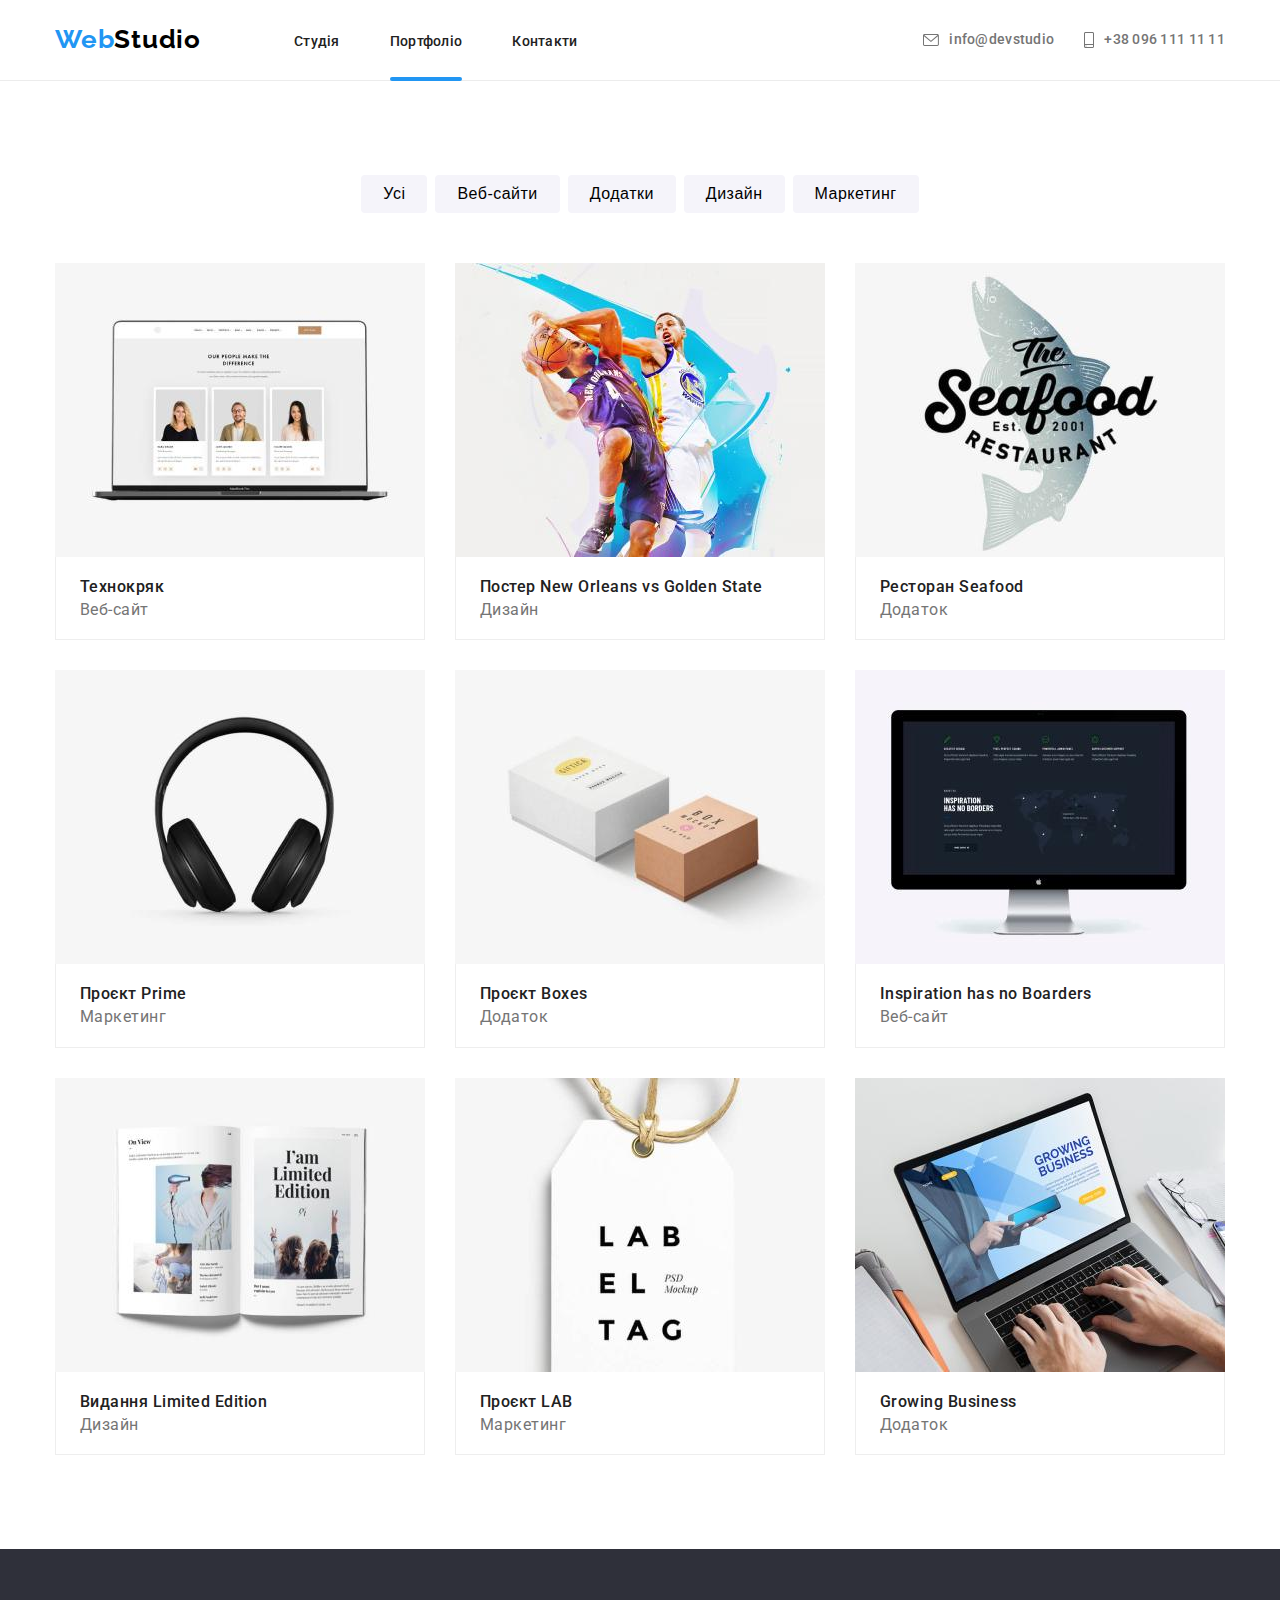
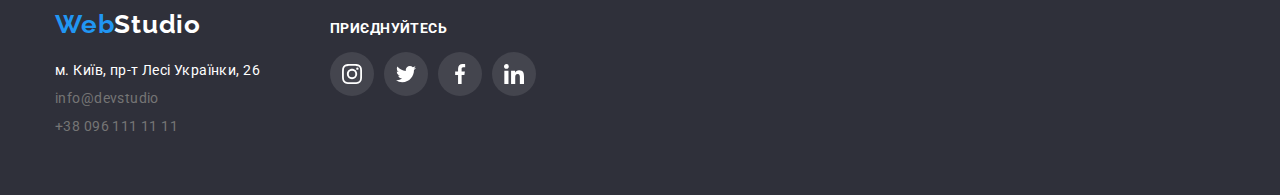
==== portfolio.html @ 521acdc8 "copied files from hw-5" ====
<!DOCTYPE html>
<html lang="uk">
  <head>
    <meta charset="UTF-8" />
    <meta http-equiv="X-UA-Compatible" content="IE=edge" />
    <meta name="viewport" content="width=device-width, initial-scale=1.0" />
    <title>Портфоліо</title>
    <link rel="stylesheet" href="./css/styles.css" />
    <link rel="preconnect" href="https://fonts.googleapis.com" />
    <link rel="preconnect" href="https://fonts.gstatic.com" crossorigin />
    <link
      href="https://fonts.googleapis.com/css2?family=Raleway:wght@700&family=Roboto:wght@400;500;700;900&display=swap"
      rel="stylesheet"
    />
  </head>
  <body>
<header class="header-page">
  <div class="container">
    <div class="header-container">
      <a class="link-logo" href="./index.html"><span class="web-word">Web</span>Studio</a>
      <nav>
        <ul class="link-nav">
          <li><a class="link" href="./index.html">Студія</a></li>
          <li><a class="link current" href="./portfolio.html">Портфоліо</a></li>
          <li><a class="link" href="#">Контакти</a></li>
        </ul>
      </nav>
      <ul class="link-contacts">
        <li class="link-contact-item">
          <a class="link link-contact" href="mailto:info@devstudio.com"><svg class="link-contacts-icon" width="16px"
              height="12px">
              <use href="./images/icons.svg#icon-envelope"></use>
            </svg>info@devstudio</a>
        </li>
        <li class="link-contact-item">
          <a class="link link-contact" href="tel:+380961111111"><svg class="link-contacts-icon" width="10px"
              height="16px">
              <use href="./images/icons.svg#icon-smartphone"></use>
            </svg>+38 096 111 11 11</a>
        </li>
      </ul>
    </div>
  </div>
</header>
    <main class="page-main">
      <section class="portfolio changes-section">
        <div class="container">
          <h1 class="visually-hidden">Портфоліо</h1>
          <ul class="btn-list">
            <li>
              <button class="btn" type="button">Усі</button>
            </li>
            <li>
              <button class="btn" type="button">Веб-сайти</button>
            </li>
            <li>
              <button class="btn" type="button">Додатки</button>
            </li>
            <li>
              <button class="btn" type="button">Дизайн</button>
            </li>
            <li>
              <button class="btn" type="button">Маркетинг</button>
            </li>
          </ul>
          <ul class="portfolio-list">
            <li class="portfolio-list-item">
              <div class="portfolio-thumb">
                <img src="./images/portfolio-img/img_1.jpg" alt="img" width="370" />
              </div>
              <div class="portfolio-list-item-description">
                <h3 class="our-works">Технокряк</h3>
                <p class="work-type">Веб-сайт</p>
              </div>
            </li>
            <li class="portfolio-list-item">
              <div class="portfolio-thumb">
                <img src="./images/portfolio-img/img_2.jpg" alt="img" width="370" />
              </div>
              <div class="portfolio-list-item-description">
                <h3 class="our-works">Постер New Orleans vs Golden State</h3>
                <p class="work-type">Дизайн</p>
              </div>
            </li>
            <li class="portfolio-list-item">
              <div class="portfolio-thumb">
                  <img src="./images/portfolio-img/img_3.jpg" alt="img" width="370" />
              </div>
              <div class="portfolio-list-item-description">
                <h3 class="our-works">Ресторан Seafood</h3>
                <p class="work-type">Додаток</p>
              </div>
            </li>
            <li class="portfolio-list-item">
              <div class="portfolio-thumb">
                <img src="./images/portfolio-img/img_4.jpg" alt="img" width="370" />
              </div>
              <div class="portfolio-list-item-description">
                <h3 class="our-works">Проєкт Prime</h3>
                <p class="work-type">Маркетинг</p>
              </div>
            </li>
            <li class="portfolio-list-item">
              <div class="portfolio-thumb">
                    <img src="./images/portfolio-img/img_5.jpg" alt="img" width="370" />
              </div>
              <div class="portfolio-list-item-description">
                <h3 class="our-works">Проєкт Boxes</h3>
                <p class="work-type">Додаток</p>
              </div>
            </li>
            <li class="portfolio-list-item">
              <div class="portfolio-thumb">
                    <img src="./images/portfolio-img/img_6.jpg" alt="img" width="370" />
              </div>
              <div class="portfolio-list-item-description">
                <h3 class="our-works">Inspiration has no Boarders</h3>
                <p class="work-type">Веб-сайт</p>
              </div>
            </li>
            <li class="portfolio-list-item">
              <div class="portfolio-thumb">
                  <img src="./images/portfolio-img/img_7.jpg" alt="img" width="370" />
              </div>
              <div class="portfolio-list-item-description">
                <h3 class="our-works">Видання Limited Edition</h3>
                <p class="work-type">Дизайн</p>
              </div>
            </li>
            <li class="portfolio-list-item">
              <div class="portfolio-thumb">
                <img src="./images/portfolio-img/img_8.jpg" alt="img" width="370" />
              </div>
              <div class="portfolio-list-item-description">
                <h3 class="our-works">Проєкт LAB</h3>
                <p class="work-type">Маркетинг</p>
              </div>
            </li>
            <li class="portfolio-list-item">
              <div class="portfolio-thumb">
                <img src="./images/portfolio-img/img_9.jpg" alt="img" width="370" />
              </div>
              <div class="portfolio-list-item-description">
                <h3 class="our-works">Growing Business</h3>
                <p class="work-type">Додаток</p>
              </div>
            </li>
          </ul>
        </div>
      </section>
    </main>
    <footer class="page-footer">
      <div class="container">
        <div class="change-style-footer">
          <div class="logo-contacts-footer">
            <a class="link-logo-footer" href="./index.html"><span class="web-word">Web</span>Studio</a>
            <address class="contacts">
              <ul class="link-contacts contacts-footer">
                <li class="location">
                  <a class="link-footer" href="https://goo.gl/maps/7kxBD52CgUuhiN939" target="_blank"
                    rel="noopener nofollow noreferrer">м. Київ, пр-т Лесі Українки, 26</a>
                </li>
                <li class="link-contacts-item">
                  <a class="link-footer" href="mailto:info@devstudio.com">info@devstudio</a>
                </li>
                <li class="link-contacts-item">
                  <a class="link-footer" href="tel:+380961111111">+38 096 111 11 11</a>
                </li>
              </ul>
            </address>
          </div>
          <div class="join-footer">
            <h3 class="join third-lvl-title">Приєднуйтесь</h3>
            <ul class="soc-list">
              <li class="soc-list-item"><a class="soc-list-link sc-lnk-footer" href="#"><svg class="soc-icon-footer"
                    width="20px" height="20px">
                    <use href="./images/icons.svg#icon-instagram"></use>
                  </svg></a>
              </li>
              <li class="soc-list-item"><a class="soc-list-link sc-lnk-footer" href="#"><svg class="soc-icon-footer"
                    width="20px" height="20px">
                    <use href="./images/icons.svg#icon-twitter"></use>
                  </svg></a></li>
              <li class="soc-list-item"><a class="soc-list-link sc-lnk-footer" href="#"><svg class="soc-icon-footer"
                    width="20px" height="20px">
                    <use href="./images/icons.svg#icon-facebook"></use>
                  </svg></a></li>
              <li class="soc-list-item"><a class="soc-list-link sc-lnk-footer" href="#"><svg class="soc-icon-footer"
                    width="20px" height="20px">
                    <use href="./images/icons.svg#icon-linkedin"></use>
                  </svg></a>
              </li>
            </ul>
          </div>
        </div>
      </div>
    </footer>
  </body>
</html>
---- css/styles.css ----
/* спочатку йдуть властивості стилів для index.html, потім для portfolio.html починаючи зі строки 352 */
/* хедер та футер  для всіх файлів */

*,
*::before,
*::after {
  box-sizing: border-box;
}

:root {
  --primary-color: #212121;
  --secondary-color: #757575;
  --banner-color: #2f303a;
  --white-color: #fff;
  --black-color: #000;
  --bluelite-color: #2196f3;
  --btnhover-color: #0b79d3;
  --bckgrnd-color: #f5f4fa;
  --border-bottom-color: #ececec;
  --border-card-color: #eee;
  --main-font-family: "Roboto", sans-serif;
  --additional-font-family: "Raleway", sans-serif;
  --bckgrnd-over-color: rgba(47, 48, 58, 0.4);
  --bckgrnd-title-color: rgba(47, 48, 58, 0.8);
  --backdrop-backgrnd-color: rgba(0, 0, 0, 0.2);
  --icon-color: #afb1b8;
  --bckgrnd-soc-color: rgba(255, 255, 255, 0.1);
  --timing-function-1: cubic-bezier(0.4, 0, 0.2, 1);
  --duration-1: 250ms;
  --bckgrnd-color-before: rgba(33, 150, 243, 0.9);
}

body {
  font-family: var(--main-font-family);
  color: var(--primary-color);
  margin: 0;
  /* padding-top: 80px; */
}

ul {
  list-style-type: none;
}

h1, h2, h3, h4, h5, h6, p, ul {
  margin: 0;
  padding: 0;
}

/* модальне вікно */
.backdrop {
  background-color: var(--backdrop-backgrnd-color);
  position:fixed;
  top: 0;
  left: 0;
  width: 100%;
  height: 100%;
  z-index: 1;
  opacity: 1;
  transition: opacity var(--duration-1) var(--timing-function-1), visibility var(--duration-1) var(--timing-function-1); 
}

.backdrop.is-hidden {
  opacity: 0;
  visibility: hidden;
  pointer-events: none;
}  


.modal {
  position: absolute;
  top: 50%;
  left: 50%;
  transform: translate(-50%, -50%) scale(1);
  width: 528px;
  height: 581px;
  background-color: var(--white-color);
  box-shadow: 0px 1px 3px rgba(0, 0, 0, 0.12),
  0px 1px 1px rgba(0, 0, 0, 0.14),
  0px 2px 1px rgba(0, 0, 0, 0.2);
  border-radius: 4px;
  transition: transform var(--duration-1) var(--timing-function-1);
}

.backdrop.is-hidden .modal {
  transform: translate(-50%, -50%) scale(1.8);
}

.modal-btn {
  position: absolute;
  top: 8px;
  right: 8px;
  width: 30px;
  height: 30px;
  background-color: var(--white-color);
  border-radius: 50%;
  border: 1px solid rgba(0, 0, 0, 0.1);
  display: flex;
  justify-content: center;
  align-items: center;
  cursor: pointer;
  transition: background-color var(--duration-1) var(--timing-function-1);
}

.modal-btn:hover {
  background-color: var(--bluelite-color);
}

.cross {
  transition: fill var(--duration-1) var(--timing-function-1);
}

.modal-btn:hover .cross{
  fill: var(--white-color);
}

/* стилі у тегів <section> */
.changes-section {
  padding-top: 94px;
  padding-bottom: 94px;
}

/* стилі заголовку h2 */
.second-lvl-title {
  font-size: 36px;
  line-height: 1.2;
  letter-spacing: 0.03em;
  text-align: center;
  margin-bottom: 50px;
}

.third-lvl-title {
  font-size: 14px;
  line-height: 1.1;
  letter-spacing: 0.03em;
  text-transform: uppercase;
  margin-bottom: 10px;
}

.container {
  max-width: 1200px;
  margin-right: auto;
  margin-left: auto;
  padding: 0 15px;
}

/* клаc тегу header */
.header-page {
  border-bottom: 1px solid var(--border-bottom-color);
  /* position: fixed;
  width: 100%;
  top: 0;
  left: 0; */
}


/* div обгортка логотипу та навігації хедера */
.header-container {
  display: flex;
  align-items: center;
}

/* список навігації (хедер) */
.link-nav {
  display: flex;
  gap: 50px;
}

.current::after {
  display: inline-block;
  content:"";
  position: absolute;
  bottom: 0;
  left: 0;
  width: 100%;
  height: 4px;
  border-radius: 2px;
  background-color: var(--bluelite-color);
 }



/* список що йде зразу за списком навігаціїї(email та tel) (хедер) */
.link-contacts {  
  display: flex;
  margin-left: auto;
  gap: 30px;
}

.link-contacts-icon {
  margin-right: 10px;
  fill: var(--secondary-color);
}

.link-contact {
  display: flex;
  align-items: center;
}


.link:hover .link-contacts-icon {
  fill: var(--bluelite-color);
}

.link:focus .link-contacts-icon {
  fill: var(--bluelite-color);
}

/* приховані заголовоки */
.visually-hidden {
  position: absolute;
  white-space: nowrap;
  width: 1px;
  height: 1px;
  overflow: hidden;
  border: 0;
  padding: 0;
  clip: rect(0 0 0 0);
  clip-path: inset(50%);
  margin: -1px;
}

/* посилання-логотип (хедер) */
.link-logo {
  font-family: var(--additional-font-family);
  font-size: 26px;
  font-weight: 700;
  line-height: 1.2;
  letter-spacing: 0.03em;
  color: var(--black-color);
  text-decoration: none;
  margin-right: 93px;
  padding: 24px 0 25px 0px;
}

/* span обгортка у логотипі слова Web (хедер і футер) */
.web-word {
  color: var(--bluelite-color);
}

/* елементи списку навігації та списку з email та tel (хедер) */
.link {
  /* display: flex;
  align-items: center; */
  font-size: 14px;
  font-weight: 500;
  line-height: 1.1;
  letter-spacing: 0.02em;
  color: var(--primary-color);
  text-decoration: none;
  padding: 32px 0;
  transition: color var(--duration-1) var(--timing-function-1);
  position: relative;
}

/* колір тексту  для пошти і телефону */
.link-contacts .link {
  color: var(--secondary-color);
}

/* посилання при ховері (хедер) */
.link:hover {
  color: var(--bluelite-color);
}

/* посилання при фокусі (хедер) */
.link:focus {
  color: var(--bluelite-color);
}


/* Властивості для сорінки index.html */

/* секція hero(далі герой) (мейн) */
.hero {
  margin-top: 0;
  max-width: 1600px;
  min-height: 600px;
  margin-right: auto;
  margin-left: auto;
  padding: 200px 0;
  color: var(--white-color);
  background-color: var(--banner-color);
  background-image: linear-gradient(var(--bckgrnd-over-color), var(--bckgrnd-over-color)), url(../images/bckg-hero.jpg);
  background-repeat: no-repeat;
  background-position: center;
  background-size: cover;
}


/* заголовок h1 секці герой (мейн) */
.hero-heading {
  font-size: 44px;
  font-weight: 900;
  line-height: 1.36;
  text-transform: uppercase;
  letter-spacing: 0.06em;
  text-align: center;
  max-width: 696px;
  margin: 0 auto 30px;
}

/* кнопка у секціїї герой (мейн) */
.hero-btn {
  display: flex;
  background-color: var(--bluelite-color);
  color: var(--white-color);
  font-size: 16px;
  font-weight: 700;
  line-height: 1.9;
  border: none;
  padding: 10px 32px;
  box-shadow: 0 4px 4px rgba(0, 0, 0, 0.15);
  border-radius: 4px;
  margin: 0 auto;
  cursor: pointer;
  transition: color var(--duration-1) var(--timing-function-1), background-color var(--duration-1) var(--timing-function-1), box-shadow var(--duration-1) var(--timing-function-1);
}

/* кнопка при ховері (герой) */
.hero-btn:hover {
  background-color: var(--btnhover-color);
}

/* кнопка при фокусі (герой) */
.hero-btn:focus {
background-color: var(--btnhover-color);
}

/* список секціїї advantages (мейн) */
.advantages-list {
  display: flex;
  gap: 30px;
}

.advantages-list-image {
  display: flex;
  justify-content: center;
  align-items: center;
  width: 270px;
  height: 120px;
  border-radius: 4px;
  background-color: var(--bckgrnd-color);
  margin-bottom: 30px;
}

/* абзац p в елементах списку секціїї advantages (мейн) */
.description {
  font-size: 14px;
  line-height: 1.7;
  letter-spacing: 0.03em;
  color: var(--secondary-color);
}

/* секція з класом "what-we-do" (мейн) */
.what-we-do {
  padding-top: 0;
  /* background-color: teal; */
}

.what-we-do-thumb {
  position: relative;
  
}

/* заголовок h3 секції "what-we-do"(мейн) */
.what-we-do-title {
  width: 100%;
  height: 70px;
  padding-top: 27px;
  background-color: var(--bckgrnd-title-color);
  color: var(--white-color);
  text-align: center;
  position: absolute;
  bottom: -6px;

}

/* список секції "what-we-do"(мейн) */
.what-we-do-list {
  display: flex;
  justify-content: space-between;
  max-height: 294px;
}

/* секція з класом "our-team" (мейн) */
.our-team {
  background-color: var(--bckgrnd-color);
}

/* заголовок h2 секції "our-team" (мейн) */
/* .our-team-heading {
  font-size: 36px;
  line-height: 1.2;
  letter-spacing: 0.03;
  text-align: center;
  margin-bottom: 50px;
} */

/* список секції "our-team"(мейн) */
.our-team-list {
  display: flex;
  gap: 30px;
}

/* елементи списку секції "our-team"(мейн) */
.our-team-list-item {
  background-color: var(--white-color);
  box-shadow: 0px 1px 3px rgba(0, 0, 0, 0.12), 0px 1px 1px rgba(0, 0, 0, 0.14), 0px 2px 1px rgba(0, 0, 0, 0.2);
  border-radius: 0px 0px 4px 4px;
}

/* div обгортка заголовку h3 та абзацу p елемента списку секції "our-team" (мейн) */
.our-team-description {
  text-align: center;
  padding: 30px 0;
  margin-top: -4px;
}

/* заголовок h3 в елементі списку секції "our-team" (мейн) */
.worker {
  font-size: 16px;
  font-weight: 500;
  line-height: 1.2;
  letter-spacing: 0.03em;
  margin-bottom: 10px;
 }

 /* абзац h3 в елементі списку секції "our-team" (мейн) */
.position {
    font-size: 16px;
    line-height: 1.2;
    letter-spacing: 0.03em;
    color: var(--secondary-color);
}

.soc-list {
  display: flex;
  justify-content: center;
  gap: 10px;
  margin-top: 16px;
}

.soc-list-link {
  width: 44px;
  height: 44px;
  display: flex;
  justify-content: center;
  align-items: center;
  border-radius: 50%;
  transition: background-color var(--duration-1) var(--timing-function-1);
}

.soc-icon {
  fill: var(--icon-color);
  transition: fill var(--duration-1) var(--timing-function-1);
}

.soc-list-link:hover {
  background-color: var(--bluelite-color);
}

.soc-list-link:focus {
  background-color: var(--bluelite-color);
}

.soc-list-link:hover .soc-icon {
  fill: var(--white-color);
}

.soc-list-link:focus .soc-icon {
  fill: var(--white-color);
}

/* секція з класом "regular-customers" */

/* список секції "regular-customers" */
.regular-customers-list {
  display: flex;
  gap: 30px;
}

/* елементи списку секції "regular-customers" поссилання */

.regular-customer-link {
  display: flex;
  justify-content: center;
  align-items: center;
  width: 170px;
  height: 92px;
  background-color: var(--bckgrnd-icon-color);
  border: 1px solid var(--icon-color);
  border-radius: 4px;
  transition: background-color var(--duration-1) var(--timing-function-1), border-color var(--duration-1) var(--timing-function-1);
}

.customer-logo {
  fill: var(--icon-color);
  transition: fill var(--duration-1) var(--timing-function-1);
}

.regular-customer-link:hover {
  border-color: var(--bluelite-color);
}

.regular-customer-link:focus {
  border-color: var(--bluelite-color);
}

.regular-customer-link:hover .customer-logo {
  fill: var(--bluelite-color);
}

.regular-customer-link:focus .customer-logo {
  fill: var(--bluelite-color);
}

/* клас тегу footer */
.page-footer {
  background-color: var(--banner-color);
}

.change-style-footer {
  display: flex;
  align-items: baseline;
}

.join-footer {
  margin-left: 70px;
}

/* посилання логотип у футері */
.link-logo-footer {
  font-family: var(--additional-font-family);
  font-size: 26px;
  font-weight: 700;
  line-height: 1.2;
  letter-spacing: 0.03em;
  color: var(--white-color);
  text-decoration: none;
  display: inline-block;
  padding-top: 60px;
}

/* тег <address> у футері*/
.contacts {
  font-style: normal;
}

/* ще одна назва класу для списку тегу address у футері */
.contacts-footer {
  display: inline-block;
  padding-top: 20px;
  padding-bottom: 60px;
}

/* перший елемент списку у тезі address: адреса з посиланням на гугл карту (футер) */
.location {
  margin-bottom: 9px;
}

/* посилання першого елементу списку у тезі address (футер) */
.location .link-footer {
  color: var(--white-color);
}

/* інші елементи списку у тезі address email та tel (футер) */
.link-contacts-item:not(:last-child) {
  margin-bottom: 9px;
}

/* посилання елементів списку у тезі address (футер) */
.link-footer {
  font-size: 14px;
  line-height: 1.2;
  letter-spacing: 0.03em;
  color: var(--secondary-color);
  text-decoration: none;
  transition: color var(--duration-1) var(--timing-function-1);
}

/*ховер посилання елементів списку у тезі address (футер) */
.link-footer:hover {
  color: var(--bluelite-color);
}

/*фокус посилання елементів списку у тезі address (футер) */
.link-footer:focus {
  color: var(--bluelite-color);
}

.join {
  color: var(--white-color);
}

.sc-lnk-footer {
  background-color: var(--bckgrnd-soc-color);
}

.soc-icon-footer {
  fill: var(--white-color);
}


/* Властивості стилів прописані вище для файлу index.html.
Крім властивостей хедеру та футеру, а також: "div class="container""
та іншим, що стоять вище селектору ".container" у цьому файлі,
які підходять як для index.html
так і для portfolio.html*/


/* Стилі для мейну файлу portfolio.html */


/* список кнопок секції з класом "portfolio"(мейн) */
.btn-list {
  display: flex;
  justify-content: center;
  gap: 8px;
  margin-bottom: 50px;
}

/* кнопка секції з класом "portfolio"(мейн) */
.btn {
  background-color: var(--bckgrnd-color);
  font-weight: 500;
  font-size: 16px;
  line-height: 1.6;
  letter-spacing: 0.03em;
  cursor: pointer;
  border: none;
  border-radius: 4px;
  padding: 6px 22px;
  transition: color var(--duration-1) var(--timing-function-1), background-color var(--duration-1) var(--timing-function-1),box-shadow var(--duration-1) var(--timing-function-1);
}

/* ховер кнопки секції з класом "portfolio"(мейн) */
.btn:hover {
  background-color: var(--bluelite-color);
  color: var(--white-color);
  box-shadow: 0px 3px 1px rgba(0, 0, 0, 0.1), 0px 1px 2px rgba(0, 0, 0, 0.08), 0px 2px 2px rgba(0, 0, 0, 0.12);
}

/* фокус кнопки секції з класом "portfolio"(мейн) */
.btn:focus {
  background-color: var(--bluelite-color);
  color: var(--white-color);
  box-shadow: 0px 3px 1px rgba(0, 0, 0, 0.1), 0px 1px 2px rgba(0, 0, 0, 0.08), 0px 2px 2px rgba(0, 0, 0, 0.12);
}

.portfolio-thumb {
  position: relative;
  overflow: hidden;
}


.portfolio-thumb::before {
  display: inline-block;
  content: "Ресурс пропонує комплексні пропозиції з різним рівнем функціоналу та сервісів. Все це дозволить відвідувачу отримати вичерпні відомості про компанію чи приватну особу.";
  width: 100%;
  height: 100%;
  background-color: var(--bckgrnd-color-before);
  position: absolute;
  top: 0;
  left: 0;
  padding: 63px 24px;
  font-family: var(--main-font-family);
  font-style: normal;
  font-size: 18px;
  line-height: 1.55;
  letter-spacing: 0.03em;
  color: var(--white-color);
  transform: translateY(100%);
  transition: transform var(--duration-1) var(--timing-function-1);
}


.portfolio-list-item:hover .portfolio-thumb::before {
  transform: translateY(0);
}


/* список елементів секції з класом "portfolio"(мейн) */
.portfolio-list {
  display: flex;
  flex-wrap: wrap;
}

/* елемент списку секції з класом "portfolio"(мейн) */
.portfolio-list-item {
  background-color: var(--white-color);
  margin-right: 30px;
  margin-bottom: 30px;
  overflow: hidden;
}

.portfolio-list-item:hover {
  box-shadow: 0px 1px 1px rgba(0, 0, 0, 0.12), 0px 4px 4px rgba(0, 0, 0, 0.06), 1px 4px 6px rgba(0, 0, 0, 0.16);
}

/* кожний третій елемент списку секції з класом "portfolio"(мейн) */
.portfolio-list-item:nth-child(3n) {
  margin-right: 0;
}

/* останні три елемента списку секції з класом "portfolio"(мейн) */
.portfolio-list-item:nth-last-child(-n + 3) {
  margin-bottom: 0;
}

/* div обгортка заголовку h3 та абзацу p елементів списку секції з класом "portfolio"(мейн) */
.portfolio-list-item-description {
  border-left: 1px solid var(--border-card-color);
  border-right: 1px solid var(--border-card-color);
  border-bottom: 1px solid var(--border-card-color);
  padding: 20px 24px;
  margin-top: -4px;
}

/* заголовок h3 елементів списку секції з класом "portfolio"(мейн) */
.our-works   {
  font-size: 16px;
  font-weight: 500;
  line-height: 1.2;
  letter-spacing: 0.03em;
  margin-bottom: 4px;
}

/* абзац h3 елементів списку секції з класом "portfolio"(мейн) */
.work-type {
  font-size: 16px;
  line-height: 1.2;
  letter-spacing: 0.03em;
  color: var(--secondary-color);
}
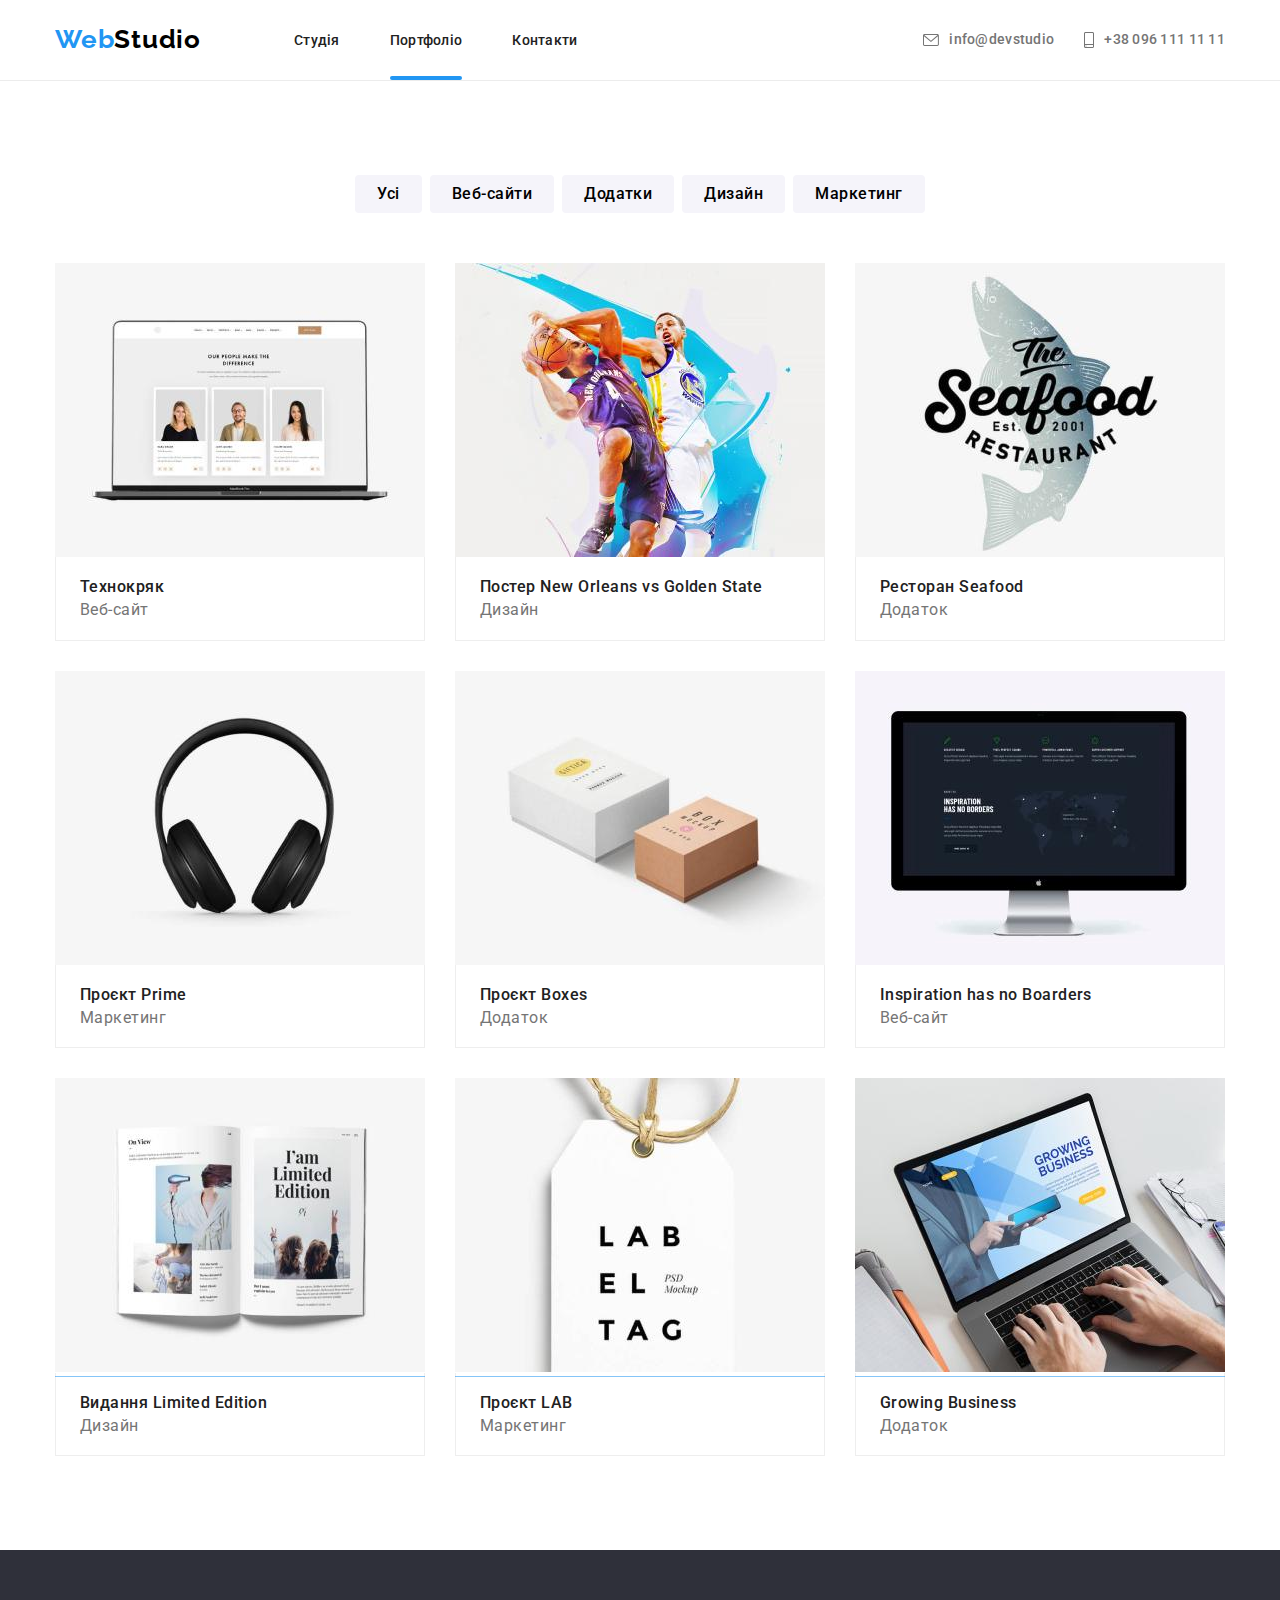
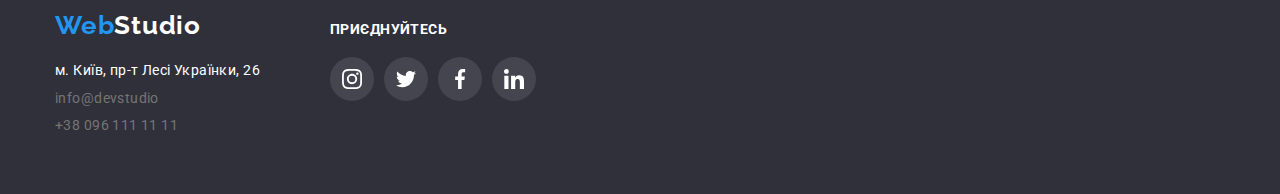
==== commit e01505a8: "+" ====
--- a/portfolio.html
+++ b/portfolio.html
@@ -5,6 +5,7 @@
     <meta http-equiv="X-UA-Compatible" content="IE=edge" />
     <meta name="viewport" content="width=device-width, initial-scale=1.0" />
     <title>Портфоліо</title>
+    <link rel="stylesheet" href="./css/modern-normalize.css">
     <link rel="stylesheet" href="./css/styles.css" />
     <link rel="preconnect" href="https://fonts.googleapis.com" />
     <link rel="preconnect" href="https://fonts.gstatic.com" crossorigin />
--- a/css/styles.css
+++ b/css/styles.css
@@ -34,7 +34,6 @@
   font-family: var(--main-font-family);
   color: var(--primary-color);
   margin: 0;
-  /* padding-top: 80px; */
 }
 
 ul {
@@ -437,7 +436,7 @@
   display: flex;
   justify-content: center;
   gap: 10px;
-  margin-top: 16px;
+  margin-top: 20px;
 }
 
 .soc-list-link {
@@ -598,6 +597,15 @@
 
 .soc-icon-footer {
   fill: var(--white-color);
+}
+
+/* поле введення пошти для підписки */
+.sub-email {
+  margin-left: 93px;
+}
+
+.sub-email-heading {
+  color: var(--white-color)
 }
 
 
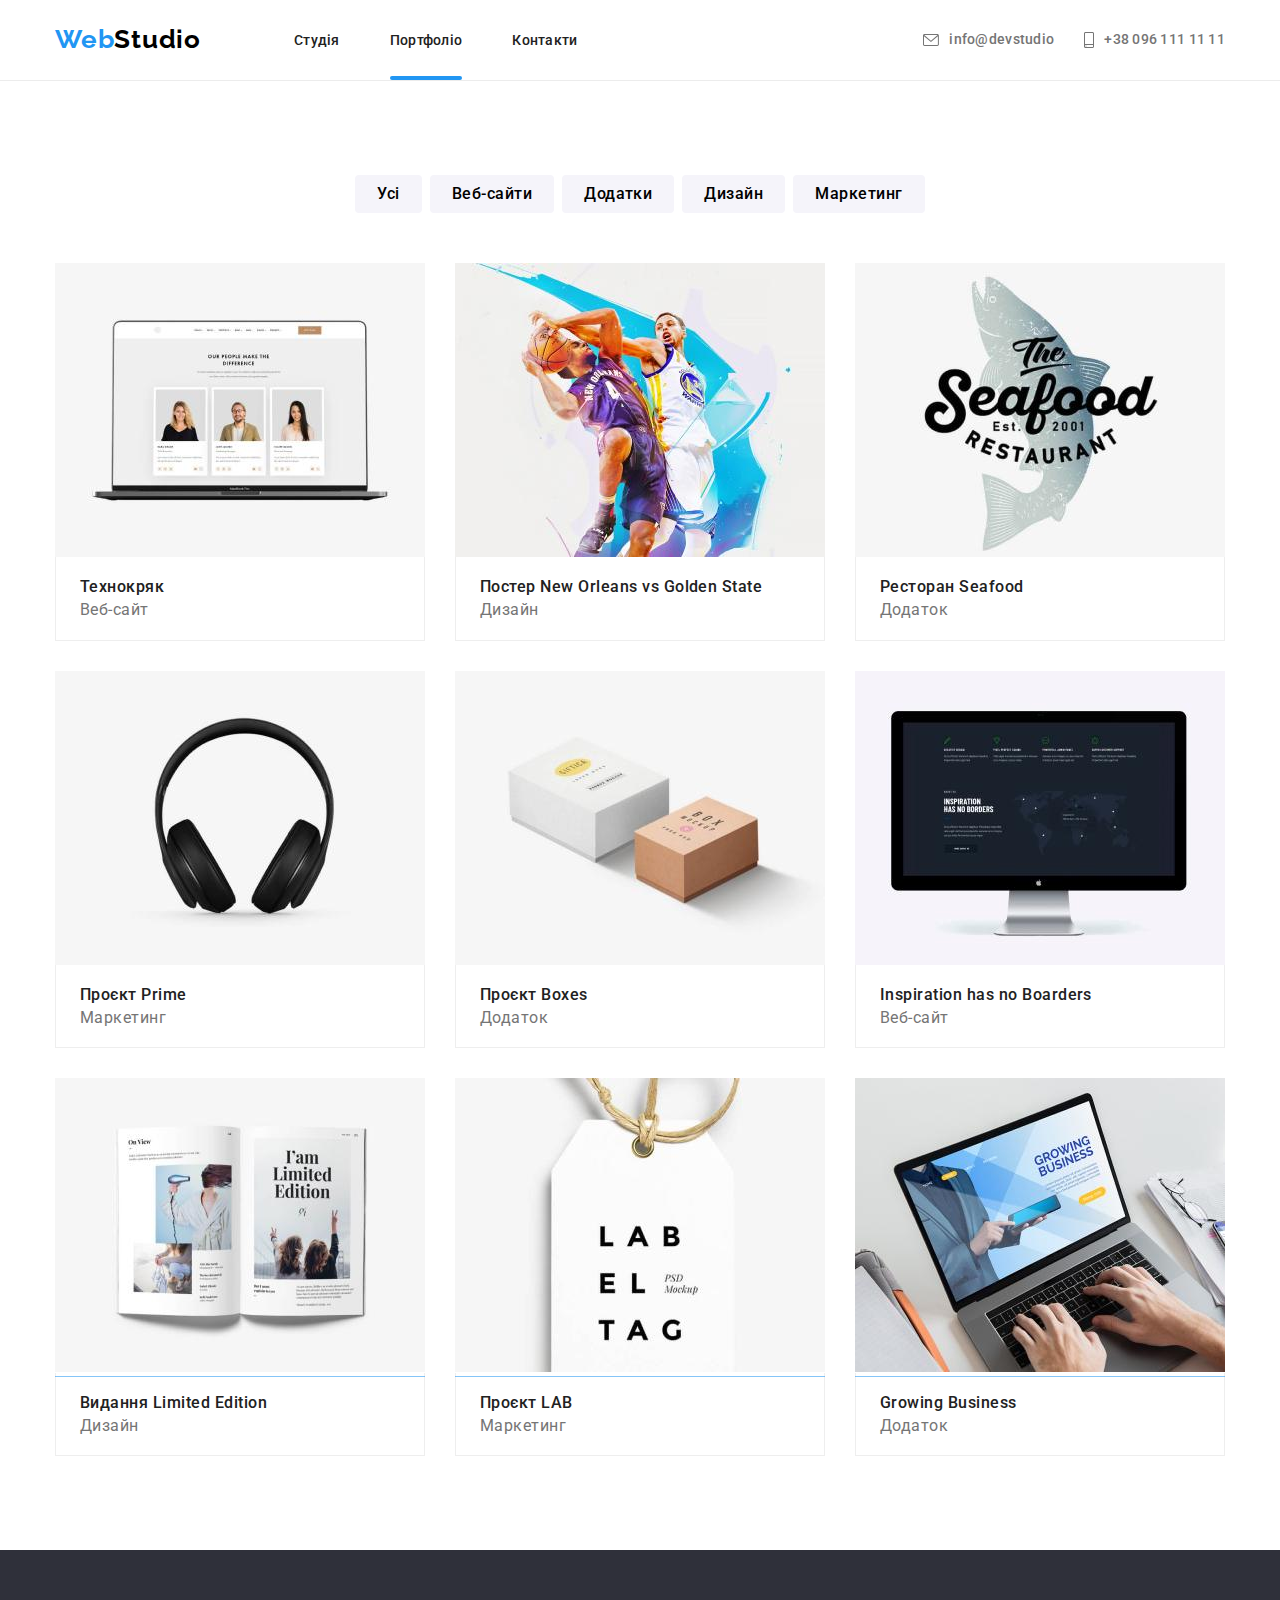
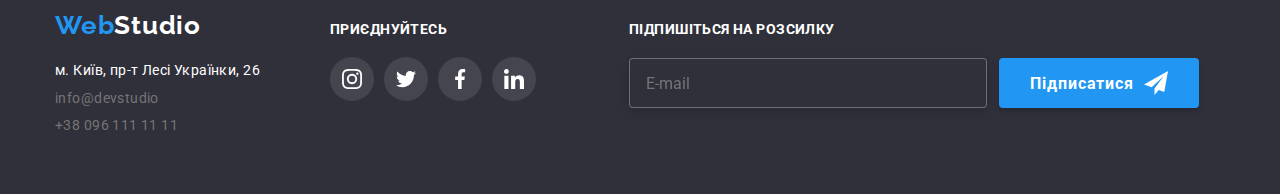
==== commit a14631e9: "finished hw 6 (first try)" ====
--- a/portfolio.html
+++ b/portfolio.html
@@ -5,7 +5,7 @@
     <meta http-equiv="X-UA-Compatible" content="IE=edge" />
     <meta name="viewport" content="width=device-width, initial-scale=1.0" />
     <title>Портфоліо</title>
-    <link rel="stylesheet" href="./css/modern-normalize.css">
+    <link rel="stylesheet" href="./css/modern-normalize.css" />
     <link rel="stylesheet" href="./css/styles.css" />
     <link rel="preconnect" href="https://fonts.googleapis.com" />
     <link rel="preconnect" href="https://fonts.gstatic.com" crossorigin />
@@ -15,34 +15,40 @@
     />
   </head>
   <body>
-<header class="header-page">
-  <div class="container">
-    <div class="header-container">
-      <a class="link-logo" href="./index.html"><span class="web-word">Web</span>Studio</a>
-      <nav>
-        <ul class="link-nav">
-          <li><a class="link" href="./index.html">Студія</a></li>
-          <li><a class="link current" href="./portfolio.html">Портфоліо</a></li>
-          <li><a class="link" href="#">Контакти</a></li>
-        </ul>
-      </nav>
-      <ul class="link-contacts">
-        <li class="link-contact-item">
-          <a class="link link-contact" href="mailto:info@devstudio.com"><svg class="link-contacts-icon" width="16px"
-              height="12px">
-              <use href="./images/icons.svg#icon-envelope"></use>
-            </svg>info@devstudio</a>
-        </li>
-        <li class="link-contact-item">
-          <a class="link link-contact" href="tel:+380961111111"><svg class="link-contacts-icon" width="10px"
-              height="16px">
-              <use href="./images/icons.svg#icon-smartphone"></use>
-            </svg>+38 096 111 11 11</a>
-        </li>
-      </ul>
-    </div>
-  </div>
-</header>
+    <header class="header-page">
+      <div class="container">
+        <div class="header-container">
+          <a class="link-logo" href="./index.html"
+            ><span class="web-word">Web</span>Studio</a
+          >
+          <nav>
+            <ul class="link-nav">
+              <li><a class="link" href="./index.html">Студія</a></li>
+              <li>
+                <a class="link current" href="./portfolio.html">Портфоліо</a>
+              </li>
+              <li><a class="link" href="#">Контакти</a></li>
+            </ul>
+          </nav>
+          <ul class="link-contacts">
+            <li class="link-contact-item">
+              <a class="link link-contact" href="mailto:info@devstudio.com"
+                ><svg class="link-contacts-icon" width="16px" height="12px">
+                  <use href="./images/icons.svg#icon-envelope"></use></svg
+                >info@devstudio</a
+              >
+            </li>
+            <li class="link-contact-item">
+              <a class="link link-contact" href="tel:+380961111111"
+                ><svg class="link-contacts-icon" width="10px" height="16px">
+                  <use href="./images/icons.svg#icon-smartphone"></use></svg
+                >+38 096 111 11 11</a
+              >
+            </li>
+          </ul>
+        </div>
+      </div>
+    </header>
     <main class="page-main">
       <section class="portfolio changes-section">
         <div class="container">
@@ -67,7 +73,11 @@
           <ul class="portfolio-list">
             <li class="portfolio-list-item">
               <div class="portfolio-thumb">
-                <img src="./images/portfolio-img/img_1.jpg" alt="img" width="370" />
+                <img
+                  src="./images/portfolio-img/img_1.jpg"
+                  alt="img"
+                  width="370"
+                />
               </div>
               <div class="portfolio-list-item-description">
                 <h3 class="our-works">Технокряк</h3>
@@ -76,7 +86,11 @@
             </li>
             <li class="portfolio-list-item">
               <div class="portfolio-thumb">
-                <img src="./images/portfolio-img/img_2.jpg" alt="img" width="370" />
+                <img
+                  src="./images/portfolio-img/img_2.jpg"
+                  alt="img"
+                  width="370"
+                />
               </div>
               <div class="portfolio-list-item-description">
                 <h3 class="our-works">Постер New Orleans vs Golden State</h3>
@@ -85,7 +99,11 @@
             </li>
             <li class="portfolio-list-item">
               <div class="portfolio-thumb">
-                  <img src="./images/portfolio-img/img_3.jpg" alt="img" width="370" />
+                <img
+                  src="./images/portfolio-img/img_3.jpg"
+                  alt="img"
+                  width="370"
+                />
               </div>
               <div class="portfolio-list-item-description">
                 <h3 class="our-works">Ресторан Seafood</h3>
@@ -94,7 +112,11 @@
             </li>
             <li class="portfolio-list-item">
               <div class="portfolio-thumb">
-                <img src="./images/portfolio-img/img_4.jpg" alt="img" width="370" />
+                <img
+                  src="./images/portfolio-img/img_4.jpg"
+                  alt="img"
+                  width="370"
+                />
               </div>
               <div class="portfolio-list-item-description">
                 <h3 class="our-works">Проєкт Prime</h3>
@@ -103,7 +125,11 @@
             </li>
             <li class="portfolio-list-item">
               <div class="portfolio-thumb">
-                    <img src="./images/portfolio-img/img_5.jpg" alt="img" width="370" />
+                <img
+                  src="./images/portfolio-img/img_5.jpg"
+                  alt="img"
+                  width="370"
+                />
               </div>
               <div class="portfolio-list-item-description">
                 <h3 class="our-works">Проєкт Boxes</h3>
@@ -112,7 +138,11 @@
             </li>
             <li class="portfolio-list-item">
               <div class="portfolio-thumb">
-                    <img src="./images/portfolio-img/img_6.jpg" alt="img" width="370" />
+                <img
+                  src="./images/portfolio-img/img_6.jpg"
+                  alt="img"
+                  width="370"
+                />
               </div>
               <div class="portfolio-list-item-description">
                 <h3 class="our-works">Inspiration has no Boarders</h3>
@@ -121,7 +151,11 @@
             </li>
             <li class="portfolio-list-item">
               <div class="portfolio-thumb">
-                  <img src="./images/portfolio-img/img_7.jpg" alt="img" width="370" />
+                <img
+                  src="./images/portfolio-img/img_7.jpg"
+                  alt="img"
+                  width="370"
+                />
               </div>
               <div class="portfolio-list-item-description">
                 <h3 class="our-works">Видання Limited Edition</h3>
@@ -130,7 +164,11 @@
             </li>
             <li class="portfolio-list-item">
               <div class="portfolio-thumb">
-                <img src="./images/portfolio-img/img_8.jpg" alt="img" width="370" />
+                <img
+                  src="./images/portfolio-img/img_8.jpg"
+                  alt="img"
+                  width="370"
+                />
               </div>
               <div class="portfolio-list-item-description">
                 <h3 class="our-works">Проєкт LAB</h3>
@@ -139,7 +177,11 @@
             </li>
             <li class="portfolio-list-item">
               <div class="portfolio-thumb">
-                <img src="./images/portfolio-img/img_9.jpg" alt="img" width="370" />
+                <img
+                  src="./images/portfolio-img/img_9.jpg"
+                  alt="img"
+                  width="370"
+                />
               </div>
               <div class="portfolio-list-item-description">
                 <h3 class="our-works">Growing Business</h3>
@@ -154,18 +196,29 @@
       <div class="container">
         <div class="change-style-footer">
           <div class="logo-contacts-footer">
-            <a class="link-logo-footer" href="./index.html"><span class="web-word">Web</span>Studio</a>
+            <a class="link-logo-footer" href="./index.html"
+              ><span class="web-word">Web</span>Studio</a
+            >
             <address class="contacts">
               <ul class="link-contacts contacts-footer">
                 <li class="location">
-                  <a class="link-footer" href="https://goo.gl/maps/7kxBD52CgUuhiN939" target="_blank"
-                    rel="noopener nofollow noreferrer">м. Київ, пр-т Лесі Українки, 26</a>
+                  <a
+                    class="link-footer"
+                    href="https://goo.gl/maps/7kxBD52CgUuhiN939"
+                    target="_blank"
+                    rel="noopener nofollow noreferrer"
+                    >м. Київ, пр-т Лесі Українки, 26</a
+                  >
                 </li>
                 <li class="link-contacts-item">
-                  <a class="link-footer" href="mailto:info@devstudio.com">info@devstudio</a>
+                  <a class="link-footer" href="mailto:info@devstudio.com"
+                    >info@devstudio</a
+                  >
                 </li>
                 <li class="link-contacts-item">
-                  <a class="link-footer" href="tel:+380961111111">+38 096 111 11 11</a>
+                  <a class="link-footer" href="tel:+380961111111"
+                    >+38 096 111 11 11</a
+                  >
                 </li>
               </ul>
             </address>
@@ -173,28 +226,126 @@
           <div class="join-footer">
             <h3 class="join third-lvl-title">Приєднуйтесь</h3>
             <ul class="soc-list">
-              <li class="soc-list-item"><a class="soc-list-link sc-lnk-footer" href="#"><svg class="soc-icon-footer"
-                    width="20px" height="20px">
-                    <use href="./images/icons.svg#icon-instagram"></use>
-                  </svg></a>
-              </li>
-              <li class="soc-list-item"><a class="soc-list-link sc-lnk-footer" href="#"><svg class="soc-icon-footer"
-                    width="20px" height="20px">
-                    <use href="./images/icons.svg#icon-twitter"></use>
-                  </svg></a></li>
-              <li class="soc-list-item"><a class="soc-list-link sc-lnk-footer" href="#"><svg class="soc-icon-footer"
-                    width="20px" height="20px">
-                    <use href="./images/icons.svg#icon-facebook"></use>
-                  </svg></a></li>
-              <li class="soc-list-item"><a class="soc-list-link sc-lnk-footer" href="#"><svg class="soc-icon-footer"
-                    width="20px" height="20px">
-                    <use href="./images/icons.svg#icon-linkedin"></use>
-                  </svg></a>
+              <li class="soc-list-item">
+                <a class="soc-list-link sc-lnk-footer" href="#"
+                  ><svg class="soc-icon-footer" width="20px" height="20px">
+                    <use href="./images/icons.svg#icon-instagram"></use></svg
+                ></a>
+              </li>
+              <li class="soc-list-item">
+                <a class="soc-list-link sc-lnk-footer" href="#"
+                  ><svg class="soc-icon-footer" width="20px" height="20px">
+                    <use href="./images/icons.svg#icon-twitter"></use></svg
+                ></a>
+              </li>
+              <li class="soc-list-item">
+                <a class="soc-list-link sc-lnk-footer" href="#"
+                  ><svg class="soc-icon-footer" width="20px" height="20px">
+                    <use href="./images/icons.svg#icon-facebook"></use></svg
+                ></a>
+              </li>
+              <li class="soc-list-item">
+                <a class="soc-list-link sc-lnk-footer" href="#"
+                  ><svg class="soc-icon-footer" width="20px" height="20px">
+                    <use href="./images/icons.svg#icon-linkedin"></use></svg
+                ></a>
               </li>
             </ul>
+          </div>
+          <div class="subscribe-email">
+            <form name="subscribe-form">
+              <label class="subscribe-form-label" for="mail"
+                >Підпишіться на розсилку</label
+              >
+              <div class="subscribe-field-btn">
+                <input
+                  class="subscribe-field"
+                  type="email"
+                  name="mail"
+                  id="mail"
+                  placeholder="E-mail"
+                />
+                <button class="subscribe-btn" type="submit">
+                  Підписатися
+                  <svg class="sub-icon-send" width="24px" height="24px">
+                    <use href="./images/icons.svg#icon-icon-send"></use>
+                  </svg>
+                </button>
+              </div>
+            </form>
           </div>
         </div>
       </div>
     </footer>
+    <div class="backdrop is-hidden" data-modal>
+      <div class="modal">
+        <h2 class="heading-modal">Залиште свої дані, ми вам передзвонимо</h2>
+        <form name="contact-form">
+          <label class="form-label" for="person-name">Імʼя</label>
+          <div class="form-control">
+            <input
+              class="form-input"
+              type="text"
+              name="person-name"
+              id="person-name"
+            />
+            <svg class="form-input-icon" width="18" height="18">
+              <use href="./images/icons.svg#icon-person"></use>
+            </svg>
+          </div>
+          <label class="form-label" for="person-tel">Телефон</label>
+          <div class="form-control">
+            <input
+              class="form-input"
+              type="tel"
+              name="person-tel"
+              id="person-tel"
+            />
+            <svg class="form-input-icon" width="18" height="18">
+              <use href="./images/icons.svg#icon-phone"></use>
+            </svg>
+          </div>
+          <label class="form-label" for="person-email">Пошта</label>
+          <div class="form-control">
+            <input
+              class="form-input"
+              type="email"
+              name="person-email"
+              id="person-email"
+            />
+            <svg class="form-input-icon" width="18" height="18">
+              <use href="./images/icons.svg#icon-email"></use>
+            </svg>
+          </div>
+          <label class="form-label" for="person-comment">Коментар</label>
+          <textarea
+            class="form-textarea"
+            name="person-comment"
+            id="person-comment"
+            placeholder="Введіть текст"
+          ></textarea>
+          <label class="checkbox-label" for="contract-terms"
+            ><input
+              class="checkbox-input visually-hidden"
+              type="checkbox"
+              name="contract-terms"
+              id="contract-terms"
+            />
+            <span class="checkbox-icon"></span>
+            Погоджуюся з розсилкою та приймаю
+            <a class="contract-terms-link" href="#">Умови договору</a></label
+          >
+          <button class="subscribe-btn btn-modal" type="submit">
+            Відправити
+          </button>
+        </form>
+        <button class="modal-btn" type="button" data-modal-close>
+          <svg class="cross" width="18px" height="18px">
+            <use href="./images/icons.svg#icon-close"></use>
+          </svg>
+        </button>
+      </div>
+    </div>
+    <script src="./js/modal.js"></script>
   </body>
 </html>
--- a/css/styles.css
+++ b/css/styles.css
@@ -1,11 +1,5 @@
 /* спочатку йдуть властивості стилів для index.html, потім для portfolio.html починаючи зі строки 352 */
 /* хедер та футер  для всіх файлів */
-
-*,
-*::before,
-*::after {
-  box-sizing: border-box;
-}
 
 :root {
   --primary-color: #212121;
@@ -25,9 +19,13 @@
   --backdrop-backgrnd-color: rgba(0, 0, 0, 0.2);
   --icon-color: #afb1b8;
   --bckgrnd-soc-color: rgba(255, 255, 255, 0.1);
+  --border-input-email-color: rgba(255, 255, 255, 0.3);
   --timing-function-1: cubic-bezier(0.4, 0, 0.2, 1);
   --duration-1: 250ms;
   --bckgrnd-color-before: rgba(33, 150, 243, 0.9);
+  --modal-border-color: rgba(0, 0, 0, 0.1);
+  --input-border-color: rgba(33, 33, 33, 0.2);
+  --placeholder-color: rgba(117, 117, 117, 0.5);
 }
 
 body {
@@ -40,7 +38,14 @@
   list-style-type: none;
 }
 
-h1, h2, h3, h4, h5, h6, p, ul {
+h1,
+h2,
+h3,
+h4,
+h5,
+h6,
+p,
+ul {
   margin: 0;
   padding: 0;
 }
@@ -48,24 +53,25 @@
 /* модальне вікно */
 .backdrop {
   background-color: var(--backdrop-backgrnd-color);
-  position:fixed;
+  position: fixed;
   top: 0;
   left: 0;
   width: 100%;
   height: 100%;
   z-index: 1;
   opacity: 1;
-  transition: opacity var(--duration-1) var(--timing-function-1), visibility var(--duration-1) var(--timing-function-1); 
+  transition: opacity var(--duration-1) var(--timing-function-1), visibility var(--duration-1) var(--timing-function-1);
 }
 
 .backdrop.is-hidden {
   opacity: 0;
   visibility: hidden;
   pointer-events: none;
-}  
+}
 
 
 .modal {
+  /* box-sizing: content-box; */
   position: absolute;
   top: 50%;
   left: 50%;
@@ -74,10 +80,11 @@
   height: 581px;
   background-color: var(--white-color);
   box-shadow: 0px 1px 3px rgba(0, 0, 0, 0.12),
-  0px 1px 1px rgba(0, 0, 0, 0.14),
-  0px 2px 1px rgba(0, 0, 0, 0.2);
+    0px 1px 1px rgba(0, 0, 0, 0.14),
+    0px 2px 1px rgba(0, 0, 0, 0.2);
   border-radius: 4px;
   transition: transform var(--duration-1) var(--timing-function-1);
+  padding: 40px;
 }
 
 .backdrop.is-hidden .modal {
@@ -92,25 +99,136 @@
   height: 30px;
   background-color: var(--white-color);
   border-radius: 50%;
-  border: 1px solid rgba(0, 0, 0, 0.1);
+  border: 1px solid var(--modal-border-color);
   display: flex;
   justify-content: center;
   align-items: center;
   cursor: pointer;
-  transition: background-color var(--duration-1) var(--timing-function-1);
-}
-
-.modal-btn:hover {
-  background-color: var(--bluelite-color);
 }
 
 .cross {
   transition: fill var(--duration-1) var(--timing-function-1);
 }
 
-.modal-btn:hover .cross{
-  fill: var(--white-color);
-}
+.modal-btn:hover .cross {
+  fill: var(--bluelite-color);
+}
+
+/* стилізація форм модального вікна(футер у HTML) */
+
+.heading-modal {
+  font-size: 20px;
+  line-height: 1.15;
+  letter-spacing: 0.03em;
+  text-align: center;
+  margin-bottom: 12px;
+}
+
+.form-label {
+  display: block;
+  font-size: 12px;
+  line-height: 1.16;
+  letter-spacing: 0.01em;
+  color: var(--secondary-color);
+  margin-top: 10px;
+  margin-bottom: 4px;
+}
+
+.form-control {
+  position: relative;
+}
+
+.form-input {
+  width: 100%;
+  height: 40px;
+  padding: 12px 12px 12px 42px;
+  box-shadow: 0px 1px 3px rgba(0, 0, 0, 0.12), 0px 1px 1px rgba(0, 0, 0, 0.14), 0px 2px 1px rgba(0, 0, 0, 0.2);
+  border-radius: 4px;
+  border: 1px solid var(--input-border-color);  
+  outline: none;
+}
+
+.form-input-icon {
+  position: absolute;
+  top: 50%;
+  left: 12px;
+  transform: translateY(-50%);
+}
+
+.form-input:focus,
+.form-textarea:focus {
+  border-color: var(--bluelite-color);
+}
+
+.form-control:focus-within .form-input-icon {
+  fill: var(--bluelite-color);
+}
+
+.form-textarea {
+  width: 100%;
+  height: 120px;
+  resize: none;
+  box-shadow: 0px 1px 3px rgba(0, 0, 0, 0.12), 0px 1px 1px rgba(0, 0, 0, 0.14), 0px 2px 1px rgba(0, 0, 0, 0.2);
+  border-radius: 4px;
+  border: 1px solid var(--input-border-color);
+  padding: 11px 15px;
+  outline: none;
+  font-size: 12px;
+}
+
+.form-textarea::placeholder {
+  font-size: 12px;
+  line-height: 1.16;
+  letter-spacing: 0.01em;
+  color: var(--placeholder-color);
+}
+
+/* checkbox у модалці */
+
+.checkbox-label {
+  display: flex;
+  justify-content: center;
+  align-items: center;
+  font-size: 14px;
+  line-height: 1.71;
+  letter-spacing: 0.03em;
+  color: var(--secondary-color);
+  margin-top: 20px;
+  cursor: pointer;
+ }
+
+ .checkbox-input {
+  appearance: none;
+ }
+
+ .checkbox-icon {
+  display: inline-block;
+  width: 16px;
+  height: 15px;
+  border: 2px solid var(--black-color);
+  border-radius: 2px;
+  margin-right: 7px;
+ }
+
+ .checkbox-input:checked + .checkbox-icon {
+  background-color: var(--bluelite-color);
+  border-color: var(--bluelite-color);
+  background-image: url(../images/check.svg);
+  background-size: contain;
+  background-origin: border-box;
+ }
+
+ .contract-terms-link {
+  color: var(--bluelite-color);
+  margin-left: 5px;
+ }
+
+ .btn-modal {
+  margin-top: 30px;
+  margin-right: auto;
+  margin-left: auto;
+ }
+
 
 /* стилі у тегів <section> */
 .changes-section {
@@ -166,7 +284,7 @@
 
 .current::after {
   display: inline-block;
-  content:"";
+  content: "";
   position: absolute;
   bottom: 0;
   left: 0;
@@ -174,12 +292,12 @@
   height: 4px;
   border-radius: 2px;
   background-color: var(--bluelite-color);
- }
+}
 
 
 
 /* список що йде зразу за списком навігаціїї(email та tel) (хедер) */
-.link-contacts {  
+.link-contacts {
   display: flex;
   margin-left: auto;
   gap: 30px;
@@ -238,8 +356,6 @@
 
 /* елементи списку навігації та списку з email та tel (хедер) */
 .link {
-  /* display: flex;
-  align-items: center; */
   font-size: 14px;
   font-weight: 500;
   line-height: 1.1;
@@ -322,7 +438,7 @@
 
 /* кнопка при фокусі (герой) */
 .hero-btn:focus {
-background-color: var(--btnhover-color);
+  background-color: var(--btnhover-color);
 }
 
 /* список секціїї advantages (мейн) */
@@ -358,7 +474,7 @@
 
 .what-we-do-thumb {
   position: relative;
-  
+
 }
 
 /* заголовок h3 секції "what-we-do"(мейн) */
@@ -422,14 +538,14 @@
   line-height: 1.2;
   letter-spacing: 0.03em;
   margin-bottom: 10px;
- }
-
- /* абзац h3 в елементі списку секції "our-team" (мейн) */
+}
+
+/* абзац h3 в елементі списку секції "our-team" (мейн) */
 .position {
-    font-size: 16px;
-    line-height: 1.2;
-    letter-spacing: 0.03em;
-    color: var(--secondary-color);
+  font-size: 16px;
+  line-height: 1.2;
+  letter-spacing: 0.03em;
+  color: var(--secondary-color);
 }
 
 .soc-list {
@@ -600,12 +716,72 @@
 }
 
 /* поле введення пошти для підписки */
-.sub-email {
+.subscribe-email {
   margin-left: 93px;
 }
 
-.sub-email-heading {
-  color: var(--white-color)
+.subscribe-form-label {
+  font-weight: 700;
+  font-size: 14px;
+  line-height: 1.1;
+  letter-spacing: 0.03em;
+  text-transform: uppercase;
+  color: var(--white-color);
+  cursor: pointer;
+  margin-bottom: 20px;
+  transition: color var(--duration-1) var(--timing-function-1);
+}
+
+.sub-email-heading:hover {
+  color: var(--border-input-email-color);
+}
+
+.subscribe-field-btn {
+  display: flex;
+  margin-top: 20px;
+}
+
+.subscribe-field {
+  width: 358px;
+  height: 50px;
+  background-color: var(--banner-color);
+  border: 1px solid var(--border-input-email-color);
+  filter: drop-shadow(0px 4px 4px rgba(0, 0, 0, 0.15));
+  border-radius: 4px;
+  padding: 15px 16px;
+  margin-right: 12px;
+  color: var(--white-color);
+}
+
+.subscribe-btn {
+  width: 200px;
+  height: 50px;
+  display: flex;
+  justify-content: center;
+  align-items: center;
+  gap: 10px;
+  cursor: pointer;
+  background-color: var(--bluelite-color);
+  box-shadow: 0px 4px 4px rgba(0, 0, 0, 0.15);
+  border-radius: 4px;
+  border: none;
+  color: var(--white-color);
+  font-size: 16px;
+  line-height: 1.87;
+  letter-spacing: 0.06em;
+  font-weight: 700;
+  padding: 0 28px;
+  transition: background-color var(--duration-1) var(--timing-function-1);
+  ;
+}
+
+.sub-icon-send {
+  fill: var(--white-color);
+}
+
+.subscribe-btn:hover,
+.subscribe-btn:focus {
+  background-color: var(--btnhover-color);
 }
 
 
@@ -638,7 +814,7 @@
   border: none;
   border-radius: 4px;
   padding: 6px 22px;
-  transition: color var(--duration-1) var(--timing-function-1), background-color var(--duration-1) var(--timing-function-1),box-shadow var(--duration-1) var(--timing-function-1);
+  transition: color var(--duration-1) var(--timing-function-1), background-color var(--duration-1) var(--timing-function-1), box-shadow var(--duration-1) var(--timing-function-1);
 }
 
 /* ховер кнопки секції з класом "portfolio"(мейн) */
@@ -725,7 +901,7 @@
 }
 
 /* заголовок h3 елементів списку секції з класом "portfolio"(мейн) */
-.our-works   {
+.our-works {
   font-size: 16px;
   font-weight: 500;
   line-height: 1.2;
@@ -739,9 +915,4 @@
   line-height: 1.2;
   letter-spacing: 0.03em;
   color: var(--secondary-color);
-}
-
-
-
-
-
+}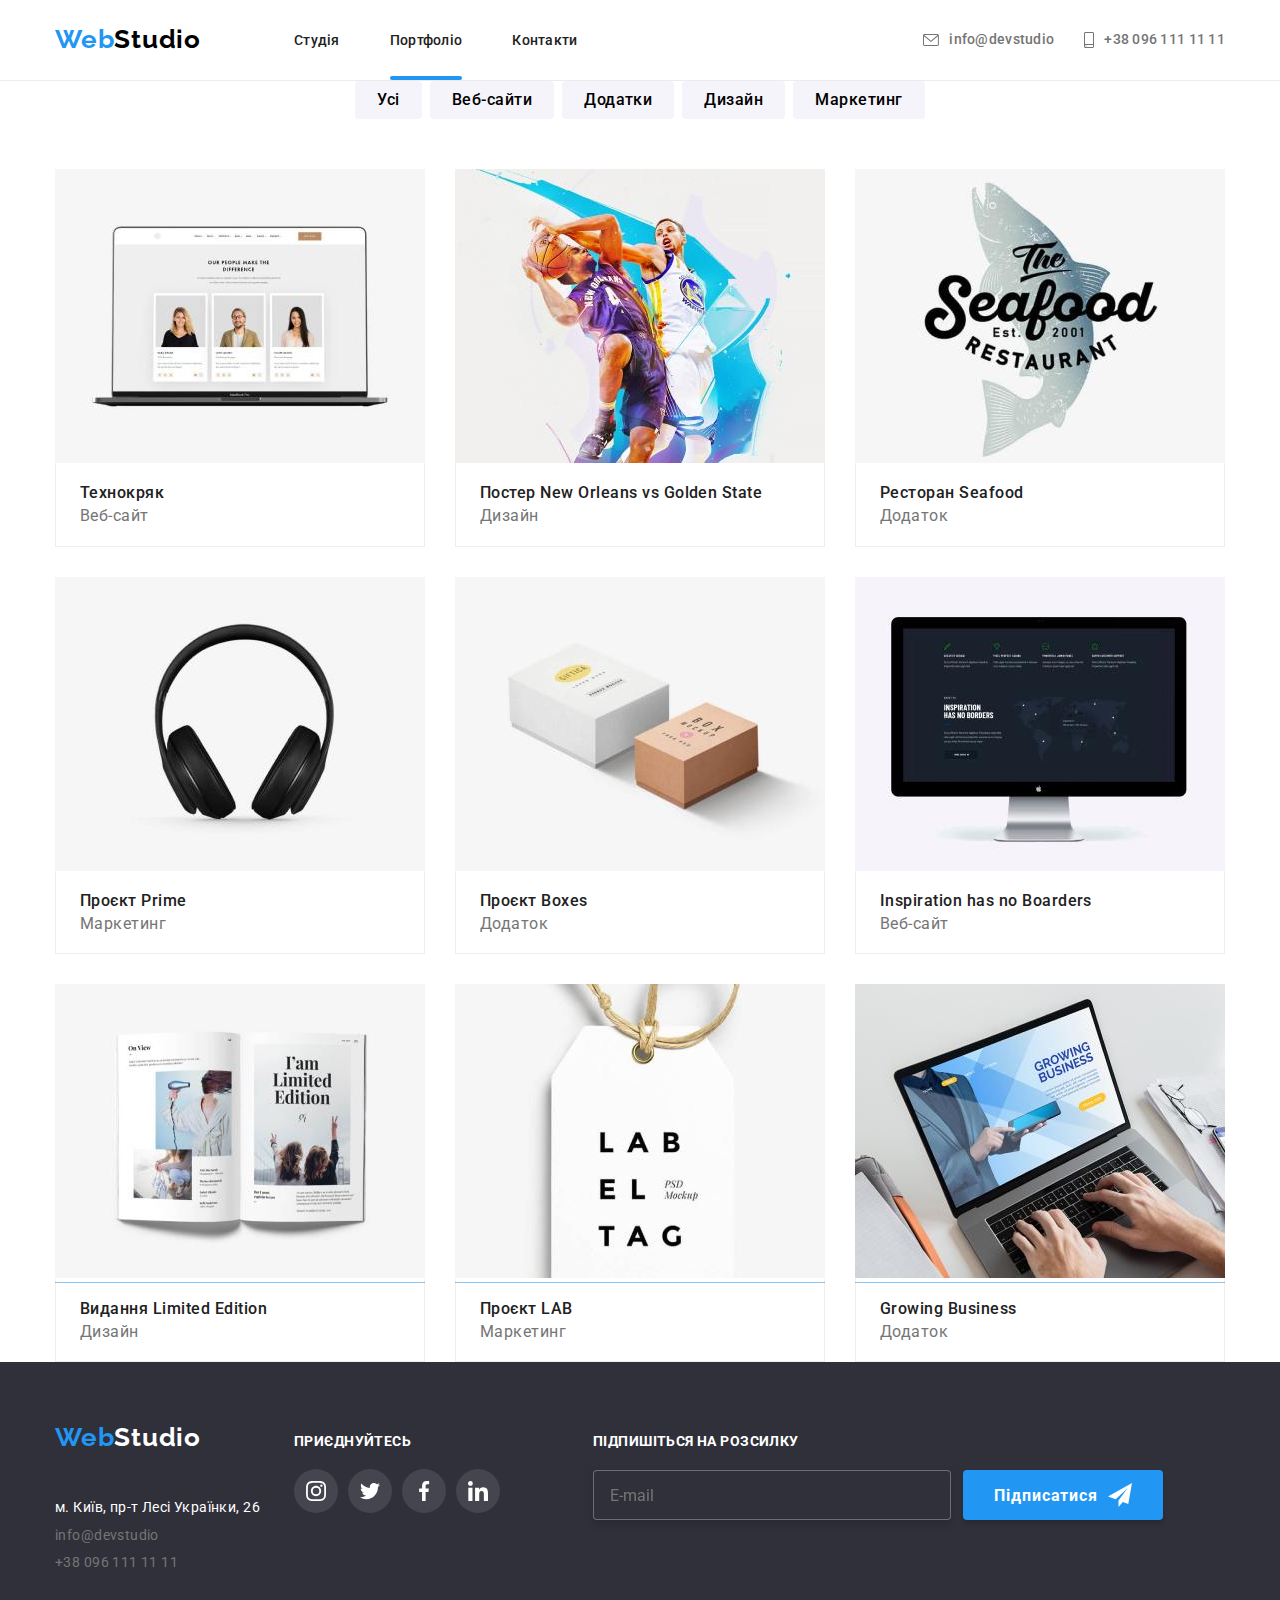
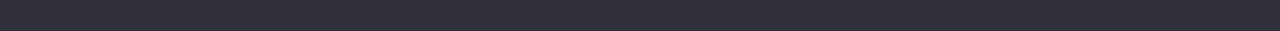
==== commit 7e665835: "complete restructuring index.html with BEM" ====
--- a/portfolio.html
+++ b/portfolio.html
@@ -15,35 +15,29 @@
     />
   </head>
   <body>
-    <header class="header-page">
+    <header class="page-header">
       <div class="container">
-        <div class="header-container">
-          <a class="link-logo" href="./index.html"
-            ><span class="web-word">Web</span>Studio</a
-          >
+        <div class="page-header__wrapper">
+          <a class="logo" href="./index.html"><span class="logo__word">Web</span>Studio</a>
           <nav>
-            <ul class="link-nav">
+            <ul class="nav">
               <li><a class="link" href="./index.html">Студія</a></li>
-              <li>
-                <a class="link current" href="./portfolio.html">Портфоліо</a>
-              </li>
+              <li><a class="link nav__link--active" href="./portfolio.html">Портфоліо</a></li>
               <li><a class="link" href="#">Контакти</a></li>
             </ul>
           </nav>
-          <ul class="link-contacts">
-            <li class="link-contact-item">
-              <a class="link link-contact" href="mailto:info@devstudio.com"
-                ><svg class="link-contacts-icon" width="16px" height="12px">
-                  <use href="./images/icons.svg#icon-envelope"></use></svg
-                >info@devstudio</a
-              >
-            </li>
-            <li class="link-contact-item">
-              <a class="link link-contact" href="tel:+380961111111"
-                ><svg class="link-contacts-icon" width="10px" height="16px">
-                  <use href="./images/icons.svg#icon-smartphone"></use></svg
-                >+38 096 111 11 11</a
-              >
+          <ul class="contacts">
+            <li>
+              <a class="link contacts__link" href="mailto:info@devstudio.com"><svg class="contacts__icon" width="16px"
+                  height="12px">
+                  <use href="./images/icons.svg#icon-envelope"></use>
+                </svg>info@devstudio</a>
+            </li>
+            <li>
+              <a class="link contacts__link" href="tel:+380961111111"><svg class="contacts__icon" width="10px"
+                  height="16px">
+                  <use href="./images/icons.svg#icon-smartphone"></use>
+                </svg>+38 096 111 11 11</a>
             </li>
           </ul>
         </div>
@@ -194,80 +188,61 @@
     </main>
     <footer class="page-footer">
       <div class="container">
-        <div class="change-style-footer">
-          <div class="logo-contacts-footer">
-            <a class="link-logo-footer" href="./index.html"
-              ><span class="web-word">Web</span>Studio</a
-            >
-            <address class="contacts">
-              <ul class="link-contacts contacts-footer">
-                <li class="location">
-                  <a
-                    class="link-footer"
-                    href="https://goo.gl/maps/7kxBD52CgUuhiN939"
-                    target="_blank"
-                    rel="noopener nofollow noreferrer"
-                    >м. Київ, пр-т Лесі Українки, 26</a
-                  >
+        <div class="page-footer__flex">
+          <div class="logo-contacts">
+            <a class="logo page-footer__logo" href="./index.html"><span class="logo__word">Web</span>Studio</a>
+            <address class="contact">
+              <ul class="contacts contact__list">
+                <li class="contact__location">
+                  <a class="contact__link" href="https://goo.gl/maps/7kxBD52CgUuhiN939" target="_blank"
+                    rel="noopener nofollow noreferrer">м. Київ, пр-т Лесі Українки, 26</a>
                 </li>
-                <li class="link-contacts-item">
-                  <a class="link-footer" href="mailto:info@devstudio.com"
-                    >info@devstudio</a
-                  >
+                <li class="contact__item">
+                  <a class="contact__link" href="mailto:info@devstudio.com">info@devstudio</a>
                 </li>
-                <li class="link-contacts-item">
-                  <a class="link-footer" href="tel:+380961111111"
-                    >+38 096 111 11 11</a
-                  >
+                <li class="contact__item">
+                  <a class="contact__link" href="tel:+380961111111">+38 096 111 11 11</a>
                 </li>
               </ul>
             </address>
           </div>
-          <div class="join-footer">
-            <h3 class="join third-lvl-title">Приєднуйтесь</h3>
+          <div class="social-networks">
+            <h3 class="social-networks__title third-lvl-title">Приєднуйтесь</h3>
             <ul class="soc-list">
-              <li class="soc-list-item">
-                <a class="soc-list-link sc-lnk-footer" href="#"
-                  ><svg class="soc-icon-footer" width="20px" height="20px">
-                    <use href="./images/icons.svg#icon-instagram"></use></svg
-                ></a>
-              </li>
-              <li class="soc-list-item">
-                <a class="soc-list-link sc-lnk-footer" href="#"
-                  ><svg class="soc-icon-footer" width="20px" height="20px">
-                    <use href="./images/icons.svg#icon-twitter"></use></svg
-                ></a>
-              </li>
-              <li class="soc-list-item">
-                <a class="soc-list-link sc-lnk-footer" href="#"
-                  ><svg class="soc-icon-footer" width="20px" height="20px">
-                    <use href="./images/icons.svg#icon-facebook"></use></svg
-                ></a>
-              </li>
-              <li class="soc-list-item">
-                <a class="soc-list-link sc-lnk-footer" href="#"
-                  ><svg class="soc-icon-footer" width="20px" height="20px">
-                    <use href="./images/icons.svg#icon-linkedin"></use></svg
-                ></a>
+              <li>
+                <a class="soc-list__link soc-list__link--bg-color" href="#"><svg
+                    class="soc-list__icon- soc-list__icon--color" width="20px" height="20px">
+                    <use href="./images/icons.svg#icon-instagram"></use>
+                  </svg></a>
+              </li>
+              <li>
+                <a class="soc-list__link soc-list__link--bg-color" href="#"><svg
+                    class="soc-list__icon soc-list__icon--color" width="20px" height="20px">
+                    <use href="./images/icons.svg#icon-twitter"></use>
+                  </svg></a>
+              </li>
+              <li>
+                <a class="soc-list__link soc-list__link--bg-color" href="#"><svg
+                    class="soc-list__icon soc-list__icon--color" width="20px" height="20px">
+                    <use href="./images/icons.svg#icon-facebook"></use>
+                  </svg></a>
+              </li>
+              <li>
+                <a class="soc-list__link soc-list__link--bg-color" href="#"><svg
+                    class="soc-list__icon soc-list__icon--color" width="20px" height="20px">
+                    <use href="./images/icons.svg#icon-linkedin"></use>
+                  </svg></a>
               </li>
             </ul>
           </div>
-          <div class="subscribe-email">
+          <div class="subscribe">
             <form name="subscribe-form">
-              <label class="subscribe-form-label" for="mail"
-                >Підпишіться на розсилку</label
-              >
+              <label class="subscribe-form__label" for="mail">Підпишіться на розсилку</label>
               <div class="subscribe-field-btn">
-                <input
-                  class="subscribe-field"
-                  type="email"
-                  name="mail"
-                  id="mail"
-                  placeholder="E-mail"
-                />
-                <button class="subscribe-btn" type="submit">
+                <input class="subscribe__field" type="email" name="mail" id="mail" placeholder="E-mail" />
+                <button class="subscribe__btn" type="submit">
                   Підписатися
-                  <svg class="sub-icon-send" width="24px" height="24px">
+                  <svg class="subscribe__icon" width="24px" height="24px">
                     <use href="./images/icons.svg#icon-icon-send"></use>
                   </svg>
                 </button>
@@ -277,75 +252,5 @@
         </div>
       </div>
     </footer>
-    <div class="backdrop is-hidden" data-modal>
-      <div class="modal">
-        <h2 class="heading-modal">Залиште свої дані, ми вам передзвонимо</h2>
-        <form name="contact-form">
-          <label class="form-label" for="person-name">Імʼя</label>
-          <div class="form-control">
-            <input
-              class="form-input"
-              type="text"
-              name="person-name"
-              id="person-name"
-            />
-            <svg class="form-input-icon" width="18" height="18">
-              <use href="./images/icons.svg#icon-person"></use>
-            </svg>
-          </div>
-          <label class="form-label" for="person-tel">Телефон</label>
-          <div class="form-control">
-            <input
-              class="form-input"
-              type="tel"
-              name="person-tel"
-              id="person-tel"
-            />
-            <svg class="form-input-icon" width="18" height="18">
-              <use href="./images/icons.svg#icon-phone"></use>
-            </svg>
-          </div>
-          <label class="form-label" for="person-email">Пошта</label>
-          <div class="form-control">
-            <input
-              class="form-input"
-              type="email"
-              name="person-email"
-              id="person-email"
-            />
-            <svg class="form-input-icon" width="18" height="18">
-              <use href="./images/icons.svg#icon-email"></use>
-            </svg>
-          </div>
-          <label class="form-label" for="person-comment">Коментар</label>
-          <textarea
-            class="form-textarea"
-            name="person-comment"
-            id="person-comment"
-            placeholder="Введіть текст"
-          ></textarea>
-          <label class="checkbox-label" for="contract-terms"
-            ><input
-              class="checkbox-input visually-hidden"
-              type="checkbox"
-              name="contract-terms"
-              id="contract-terms"
-            />
-            <span class="checkbox-icon"></span>
-            Погоджуюся з розсилкою та приймаю
-            <a class="contract-terms-link" href="#">Умови договору</a></label
-          >
-          <button class="subscribe-btn btn-modal" type="submit">
-            Відправити
-          </button>
-        </form>
-        <button class="modal-btn" type="button" data-modal-close>
-          <svg class="cross" width="18px" height="18px">
-            <use href="./images/icons.svg#icon-close"></use>
-          </svg>
-        </button>
-      </div>
-    </div>
-    <script src="./js/modal.js"></script>
   </body>
 </html>
--- a/css/styles.css
+++ b/css/styles.css
@@ -1,4 +1,4 @@
-/* спочатку йдуть властивості стилів для index.html, потім для portfolio.html починаючи зі строки 352 */
+/* спочатку йдуть властивості стилів для index.html, потім для portfolio.html */
 /* хедер та футер  для всіх файлів */
 
 :root {
@@ -71,7 +71,6 @@
 
 
 .modal {
-  /* box-sizing: content-box; */
   position: absolute;
   top: 50%;
   left: 50%;
@@ -91,7 +90,7 @@
   transform: translate(-50%, -50%) scale(1.8);
 }
 
-.modal-btn {
+.btn-close {
   position: absolute;
   top: 8px;
   right: 8px;
@@ -106,17 +105,17 @@
   cursor: pointer;
 }
 
-.cross {
+.btn-close__icon {
   transition: fill var(--duration-1) var(--timing-function-1);
 }
 
-.modal-btn:hover .cross {
+.btn-close:hover .cross {
   fill: var(--bluelite-color);
 }
 
 /* стилізація форм модального вікна(футер у HTML) */
 
-.heading-modal {
+.modal__title {
   font-size: 20px;
   line-height: 1.15;
   letter-spacing: 0.03em;
@@ -124,7 +123,7 @@
   margin-bottom: 12px;
 }
 
-.form-label {
+.modal__label {
   display: block;
   font-size: 12px;
   line-height: 1.16;
@@ -134,41 +133,40 @@
   margin-bottom: 4px;
 }
 
-.form-control {
+.modal__control {
   position: relative;
 }
 
-.form-input {
+.modal__input {
   width: 100%;
   height: 40px;
   padding: 12px 12px 12px 42px;
-  box-shadow: 0px 1px 3px rgba(0, 0, 0, 0.12), 0px 1px 1px rgba(0, 0, 0, 0.14), 0px 2px 1px rgba(0, 0, 0, 0.2);
   border-radius: 4px;
-  border: 1px solid var(--input-border-color);  
+  border: 1px solid var(--input-border-color);
   outline: none;
 }
 
-.form-input-icon {
+.modal__icon {
   position: absolute;
   top: 50%;
   left: 12px;
   transform: translateY(-50%);
 }
 
-.form-input:focus,
-.form-textarea:focus {
+.modal__input:focus,
+.modal__textarea:focus {
   border-color: var(--bluelite-color);
 }
 
-.form-control:focus-within .form-input-icon {
+.form-control:focus-within .modal__icon {
   fill: var(--bluelite-color);
 }
 
-.form-textarea {
+.modal__textarea {
+  display: block;
   width: 100%;
   height: 120px;
   resize: none;
-  box-shadow: 0px 1px 3px rgba(0, 0, 0, 0.12), 0px 1px 1px rgba(0, 0, 0, 0.14), 0px 2px 1px rgba(0, 0, 0, 0.2);
   border-radius: 4px;
   border: 1px solid var(--input-border-color);
   padding: 11px 15px;
@@ -176,7 +174,7 @@
   font-size: 12px;
 }
 
-.form-textarea::placeholder {
+.modal__textarea::placeholder {
   font-size: 12px;
   line-height: 1.16;
   letter-spacing: 0.01em;
@@ -185,7 +183,7 @@
 
 /* checkbox у модалці */
 
-.checkbox-label {
+.modal-checkbox {
   display: flex;
   justify-content: center;
   align-items: center;
@@ -195,43 +193,42 @@
   color: var(--secondary-color);
   margin-top: 20px;
   cursor: pointer;
- }
-
- .checkbox-input {
+}
+
+.modal-checkbox__input {
   appearance: none;
- }
-
- .checkbox-icon {
+}
+
+.modal-checkbox__icon {
   display: inline-block;
   width: 16px;
   height: 15px;
   border: 2px solid var(--black-color);
   border-radius: 2px;
   margin-right: 7px;
- }
-
- .checkbox-input:checked + .checkbox-icon {
+}
+
+.modal-checkbox__input:checked+.modal-checkbox__icon {
   background-color: var(--bluelite-color);
   border-color: var(--bluelite-color);
   background-image: url(../images/check.svg);
   background-size: contain;
   background-origin: border-box;
- }
-
- .contract-terms-link {
+}
+
+.modal__link {
   color: var(--bluelite-color);
   margin-left: 5px;
- }
-
- .btn-modal {
+}
+
+.modal__btn {
   margin-top: 30px;
   margin-right: auto;
   margin-left: auto;
- }
-
+}
 
 /* стилі у тегів <section> */
-.changes-section {
+.section {
   padding-top: 94px;
   padding-bottom: 94px;
 }
@@ -261,28 +258,24 @@
 }
 
 /* клаc тегу header */
-.header-page {
+.page-header {
   border-bottom: 1px solid var(--border-bottom-color);
-  /* position: fixed;
-  width: 100%;
-  top: 0;
-  left: 0; */
 }
 
 
 /* div обгортка логотипу та навігації хедера */
-.header-container {
+.page-header__wrapper {
   display: flex;
   align-items: center;
 }
 
 /* список навігації (хедер) */
-.link-nav {
+.nav {
   display: flex;
   gap: 50px;
 }
 
-.current::after {
+.nav__link--active::after {
   display: inline-block;
   content: "";
   position: absolute;
@@ -297,28 +290,28 @@
 
 
 /* список що йде зразу за списком навігаціїї(email та tel) (хедер) */
-.link-contacts {
+.contacts {
   display: flex;
   margin-left: auto;
   gap: 30px;
 }
 
-.link-contacts-icon {
+.contacts__link {
+  display: flex;
+  align-items: center;
+}
+
+.contacts__icon {
   margin-right: 10px;
   fill: var(--secondary-color);
 }
 
-.link-contact {
-  display: flex;
-  align-items: center;
-}
-
-
-.link:hover .link-contacts-icon {
+
+.link:hover .contacts__icon {
   fill: var(--bluelite-color);
 }
 
-.link:focus .link-contacts-icon {
+.link:focus .contacts__icon {
   fill: var(--bluelite-color);
 }
 
@@ -337,7 +330,7 @@
 }
 
 /* посилання-логотип (хедер) */
-.link-logo {
+.logo {
   font-family: var(--additional-font-family);
   font-size: 26px;
   font-weight: 700;
@@ -350,7 +343,7 @@
 }
 
 /* span обгортка у логотипі слова Web (хедер і футер) */
-.web-word {
+.logo__word {
   color: var(--bluelite-color);
 }
 
@@ -368,7 +361,7 @@
 }
 
 /* колір тексту  для пошти і телефону */
-.link-contacts .link {
+.contacts .link {
   color: var(--secondary-color);
 }
 
@@ -403,7 +396,7 @@
 
 
 /* заголовок h1 секці герой (мейн) */
-.hero-heading {
+.hero__heading {
   font-size: 44px;
   font-weight: 900;
   line-height: 1.36;
@@ -415,7 +408,7 @@
 }
 
 /* кнопка у секціїї герой (мейн) */
-.hero-btn {
+.hero__btn {
   display: flex;
   background-color: var(--bluelite-color);
   color: var(--white-color);
@@ -432,22 +425,22 @@
 }
 
 /* кнопка при ховері (герой) */
-.hero-btn:hover {
+.hero__btn:hover {
   background-color: var(--btnhover-color);
 }
 
 /* кнопка при фокусі (герой) */
-.hero-btn:focus {
+.hero__btn:focus {
   background-color: var(--btnhover-color);
 }
 
 /* список секціїї advantages (мейн) */
-.advantages-list {
+.advantages__list {
   display: flex;
   gap: 30px;
 }
 
-.advantages-list-image {
+.advantages__image {
   display: flex;
   justify-content: center;
   align-items: center;
@@ -458,8 +451,16 @@
   margin-bottom: 30px;
 }
 
+.advantages__title {
+  font-size: 14px;
+  line-height: 1.1;
+  letter-spacing: 0.03em;
+  text-transform: uppercase;
+  margin-bottom: 10px;
+}
+
 /* абзац p в елементах списку секціїї advantages (мейн) */
-.description {
+.advantages__text {
   font-size: 14px;
   line-height: 1.7;
   letter-spacing: 0.03em;
@@ -469,16 +470,34 @@
 /* секція з класом "what-we-do" (мейн) */
 .what-we-do {
   padding-top: 0;
-  /* background-color: teal; */
-}
-
-.what-we-do-thumb {
+}
+
+.what-we-do__heading {
+  font-size: 36px;
+  line-height: 1.2;
+  letter-spacing: 0.03em;
+  text-align: center;
+  margin-bottom: 50px;
+}
+
+/* список секції "what-we-do"(мейн) */
+.what-we-do__list {
+  display: flex;
+  justify-content: space-between;
+  max-height: 294px;
+}
+
+.what-we-do__thumb {
   position: relative;
-
 }
 
 /* заголовок h3 секції "what-we-do"(мейн) */
-.what-we-do-title {
+.what-we-do__title {
+  font-size: 14px;
+  line-height: 1.1;
+  letter-spacing: 0.03em;
+  text-transform: uppercase;
+  margin-bottom: 10px;
   width: 100%;
   height: 70px;
   padding-top: 27px;
@@ -490,49 +509,42 @@
 
 }
 
-/* список секції "what-we-do"(мейн) */
-.what-we-do-list {
-  display: flex;
-  justify-content: space-between;
-  max-height: 294px;
-}
-
 /* секція з класом "our-team" (мейн) */
 .our-team {
   background-color: var(--bckgrnd-color);
 }
 
 /* заголовок h2 секції "our-team" (мейн) */
-/* .our-team-heading {
+.our-team__heading {
   font-size: 36px;
   line-height: 1.2;
   letter-spacing: 0.03;
   text-align: center;
   margin-bottom: 50px;
-} */
+}
 
 /* список секції "our-team"(мейн) */
-.our-team-list {
+.our-team__list {
   display: flex;
   gap: 30px;
 }
 
 /* елементи списку секції "our-team"(мейн) */
-.our-team-list-item {
+.our-team__item {
   background-color: var(--white-color);
   box-shadow: 0px 1px 3px rgba(0, 0, 0, 0.12), 0px 1px 1px rgba(0, 0, 0, 0.14), 0px 2px 1px rgba(0, 0, 0, 0.2);
   border-radius: 0px 0px 4px 4px;
 }
 
 /* div обгортка заголовку h3 та абзацу p елемента списку секції "our-team" (мейн) */
-.our-team-description {
+.our-team__thumb {
   text-align: center;
   padding: 30px 0;
   margin-top: -4px;
 }
 
 /* заголовок h3 в елементі списку секції "our-team" (мейн) */
-.worker {
+.our-team__title {
   font-size: 16px;
   font-weight: 500;
   line-height: 1.2;
@@ -541,7 +553,7 @@
 }
 
 /* абзац h3 в елементі списку секції "our-team" (мейн) */
-.position {
+.our-team__text {
   font-size: 16px;
   line-height: 1.2;
   letter-spacing: 0.03em;
@@ -555,7 +567,7 @@
   margin-top: 20px;
 }
 
-.soc-list-link {
+.soc-list__link {
   width: 44px;
   height: 44px;
   display: flex;
@@ -565,38 +577,46 @@
   transition: background-color var(--duration-1) var(--timing-function-1);
 }
 
-.soc-icon {
+.soc-list__icon {
   fill: var(--icon-color);
   transition: fill var(--duration-1) var(--timing-function-1);
 }
 
-.soc-list-link:hover {
+.soc-list__link:hover {
   background-color: var(--bluelite-color);
 }
 
-.soc-list-link:focus {
+.soc-list__link:focus {
   background-color: var(--bluelite-color);
 }
 
-.soc-list-link:hover .soc-icon {
+.soc-list__link:hover .soc-list__icon {
   fill: var(--white-color);
 }
 
-.soc-list-link:focus .soc-icon {
+.soc-list__link:focus .soc-list__icon {
   fill: var(--white-color);
 }
 
-/* секція з класом "regular-customers" */
-
-/* список секції "regular-customers" */
-.regular-customers-list {
+/* секція з класом "customers" */
+
+.customers__heading {
+  font-size: 36px;
+  line-height: 1.2;
+  letter-spacing: 0.03em;
+  text-align: center;
+  margin-bottom: 50px;
+}
+
+/* список секції "customers" */
+.customers__list {
   display: flex;
   gap: 30px;
 }
 
-/* елементи списку секції "regular-customers" поссилання */
-
-.regular-customer-link {
+/* елементи списку секції "customers" поссилання */
+
+.customers__link {
   display: flex;
   justify-content: center;
   align-items: center;
@@ -608,24 +628,24 @@
   transition: background-color var(--duration-1) var(--timing-function-1), border-color var(--duration-1) var(--timing-function-1);
 }
 
-.customer-logo {
+.customers__logo {
   fill: var(--icon-color);
   transition: fill var(--duration-1) var(--timing-function-1);
 }
 
-.regular-customer-link:hover {
+.customers__link:hover {
   border-color: var(--bluelite-color);
 }
 
-.regular-customer-link:focus {
+.customers__link:focus {
   border-color: var(--bluelite-color);
 }
 
-.regular-customer-link:hover .customer-logo {
+.customers__link:hover .customers__logo {
   fill: var(--bluelite-color);
 }
 
-.regular-customer-link:focus .customer-logo {
+.customers__link:focus .customers__logo {
   fill: var(--bluelite-color);
 }
 
@@ -634,7 +654,7 @@
   background-color: var(--banner-color);
 }
 
-.change-style-footer {
+.page-footer__flex {
   display: flex;
   align-items: baseline;
 }
@@ -644,47 +664,42 @@
 }
 
 /* посилання логотип у футері */
-.link-logo-footer {
-  font-family: var(--additional-font-family);
-  font-size: 26px;
-  font-weight: 700;
-  line-height: 1.2;
-  letter-spacing: 0.03em;
-  color: var(--white-color);
-  text-decoration: none;
+.page-footer__logo {
+  color: var(--white-color);
   display: inline-block;
   padding-top: 60px;
 }
 
+
 /* тег <address> у футері*/
-.contacts {
+.contact {
   font-style: normal;
 }
 
 /* ще одна назва класу для списку тегу address у футері */
-.contacts-footer {
+.contact__list {
   display: inline-block;
   padding-top: 20px;
   padding-bottom: 60px;
 }
 
 /* перший елемент списку у тезі address: адреса з посиланням на гугл карту (футер) */
-.location {
+.contact__location {
   margin-bottom: 9px;
 }
 
 /* посилання першого елементу списку у тезі address (футер) */
-.location .link-footer {
+.contact__location .contact__link {
   color: var(--white-color);
 }
 
 /* інші елементи списку у тезі address email та tel (футер) */
-.link-contacts-item:not(:last-child) {
+.contact__item:not(:last-child) {
   margin-bottom: 9px;
 }
 
 /* посилання елементів списку у тезі address (футер) */
-.link-footer {
+.contact__link {
   font-size: 14px;
   line-height: 1.2;
   letter-spacing: 0.03em;
@@ -694,33 +709,38 @@
 }
 
 /*ховер посилання елементів списку у тезі address (футер) */
-.link-footer:hover {
+.contact__link:hover {
   color: var(--bluelite-color);
 }
 
 /*фокус посилання елементів списку у тезі address (футер) */
-.link-footer:focus {
+.contact__link:focus {
   color: var(--bluelite-color);
 }
 
-.join {
-  color: var(--white-color);
-}
-
-.sc-lnk-footer {
+.social-networks__title {
+  font-size: 14px;
+  line-height: 1.1;
+  letter-spacing: 0.03em;
+  text-transform: uppercase;
+  margin-bottom: 10px;
+  color: var(--white-color);
+}
+
+.soc-list__link--bg-color {
   background-color: var(--bckgrnd-soc-color);
 }
 
-.soc-icon-footer {
+.soc-list__icon--color {
   fill: var(--white-color);
 }
 
 /* поле введення пошти для підписки */
-.subscribe-email {
+.subscribe {
   margin-left: 93px;
 }
 
-.subscribe-form-label {
+.subscribe-form__label {
   font-weight: 700;
   font-size: 14px;
   line-height: 1.1;
@@ -731,17 +751,17 @@
   margin-bottom: 20px;
   transition: color var(--duration-1) var(--timing-function-1);
 }
-
+/* 
 .sub-email-heading:hover {
   color: var(--border-input-email-color);
-}
+} */
 
 .subscribe-field-btn {
   display: flex;
   margin-top: 20px;
 }
 
-.subscribe-field {
+.subscribe__field {
   width: 358px;
   height: 50px;
   background-color: var(--banner-color);
@@ -753,7 +773,7 @@
   color: var(--white-color);
 }
 
-.subscribe-btn {
+.subscribe__btn {
   width: 200px;
   height: 50px;
   display: flex;
@@ -775,12 +795,12 @@
   ;
 }
 
-.sub-icon-send {
+.subscribe__icon {
   fill: var(--white-color);
 }
 
-.subscribe-btn:hover,
-.subscribe-btn:focus {
+.subscribe__btn:hover,
+.subscribe__btn:focus {
   background-color: var(--btnhover-color);
 }
 
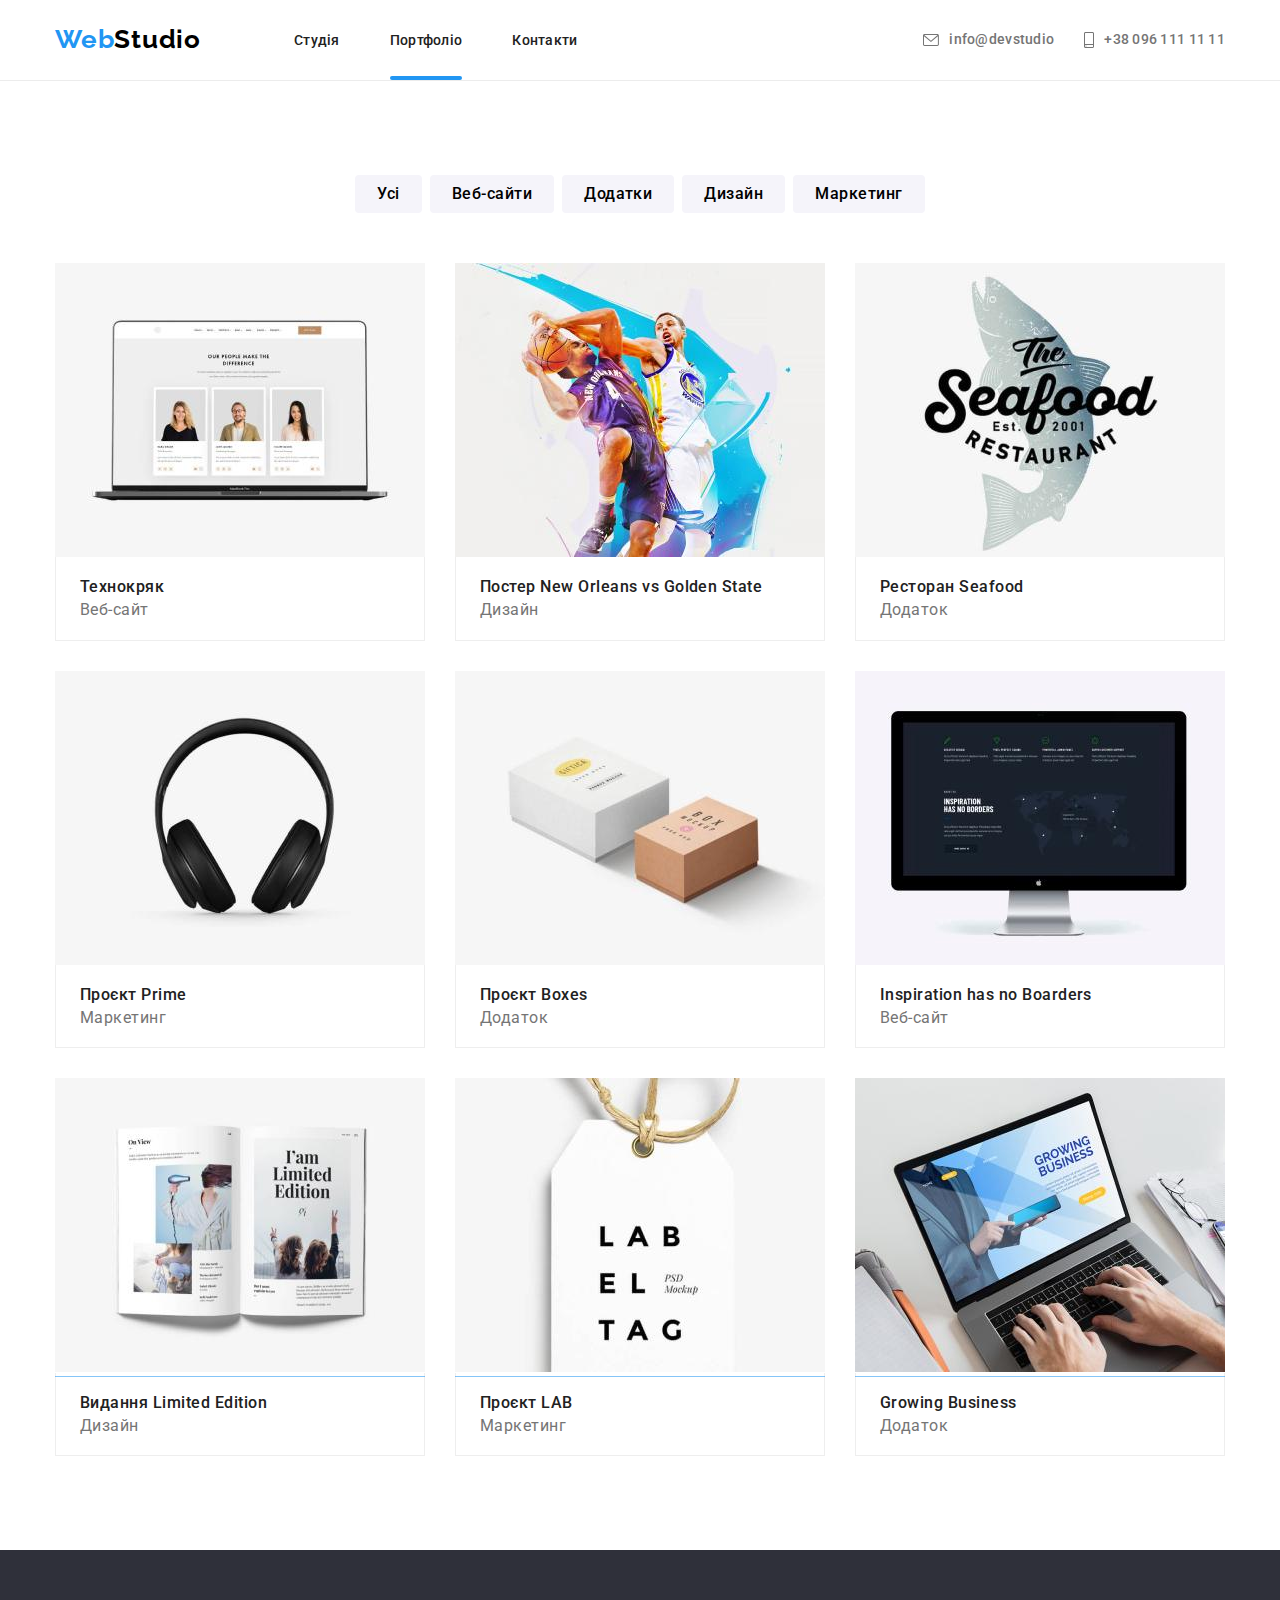
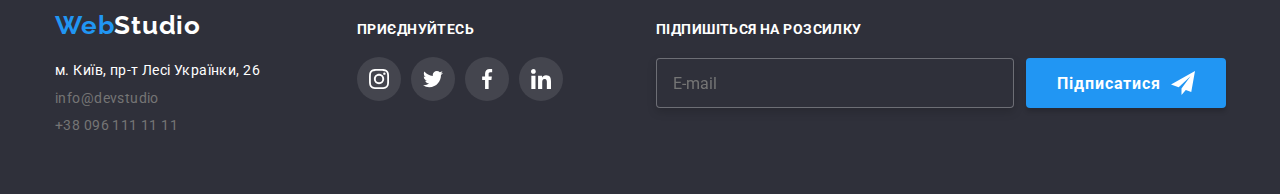
==== commit a79530c5: "refactoring portfolio.html" ====
--- a/portfolio.html
+++ b/portfolio.html
@@ -17,25 +17,24 @@
   <body>
     <header class="page-header">
       <div class="container">
-        <div class="page-header__wrapper">
+        <div class="page-header__thumb">
           <a class="logo" href="./index.html"><span class="logo__word">Web</span>Studio</a>
           <nav>
-            <ul class="nav">
-              <li><a class="link" href="./index.html">Студія</a></li>
-              <li><a class="link nav__link--active" href="./portfolio.html">Портфоліо</a></li>
-              <li><a class="link" href="#">Контакти</a></li>
+            <ul class="contents">
+              <li><a class="contents__link" href="./index.html">Студія</a></li>
+              <li><a class="contents__link contents__link--active" href="./portfolio.html">Портфоліо</a></li>
+              <li><a class="contents__link" href="#">Контакти</a></li>
             </ul>
           </nav>
           <ul class="contacts">
             <li>
-              <a class="link contacts__link" href="mailto:info@devstudio.com"><svg class="contacts__icon" width="16px"
+              <a class="contacts__link" href="mailto:info@devstudio.com"><svg class="contacts__icon" width="16px"
                   height="12px">
                   <use href="./images/icons.svg#icon-envelope"></use>
                 </svg>info@devstudio</a>
             </li>
             <li>
-              <a class="link contacts__link" href="tel:+380961111111"><svg class="contacts__icon" width="10px"
-                  height="16px">
+              <a class="contacts__link" href="tel:+380961111111"><svg class="contacts__icon" width="10px" height="16px">
                   <use href="./images/icons.svg#icon-smartphone"></use>
                 </svg>+38 096 111 11 11</a>
             </li>
@@ -43,143 +42,143 @@
         </div>
       </div>
     </header>
-    <main class="page-main">
-      <section class="portfolio changes-section">
+    <main>
+      <section class="portfolio section">
         <div class="container">
           <h1 class="visually-hidden">Портфоліо</h1>
-          <ul class="btn-list">
-            <li>
-              <button class="btn" type="button">Усі</button>
-            </li>
-            <li>
-              <button class="btn" type="button">Веб-сайти</button>
-            </li>
-            <li>
-              <button class="btn" type="button">Додатки</button>
-            </li>
-            <li>
-              <button class="btn" type="button">Дизайн</button>
-            </li>
-            <li>
-              <button class="btn" type="button">Маркетинг</button>
+          <ul class="portfolio__btn-list">
+            <li>
+              <button class="portfolio__btn-item" type="button">Усі</button>
+            </li>
+            <li>
+              <button class="portfolio__btn-item" type="button">Веб-сайти</button>
+            </li>
+            <li>
+              <button class="portfolio__btn-item" type="button">Додатки</button>
+            </li>
+            <li>
+              <button class="portfolio__btn-item" type="button">Дизайн</button>
+            </li>
+            <li>
+              <button class="portfolio__btn-item" type="button">Маркетинг</button>
             </li>
           </ul>
-          <ul class="portfolio-list">
-            <li class="portfolio-list-item">
-              <div class="portfolio-thumb">
+          <ul class="portfolio__list">
+            <li class="portfolio__item">
+              <div class="portfolio__thumb">
                 <img
                   src="./images/portfolio-img/img_1.jpg"
                   alt="img"
                   width="370"
-                />
-              </div>
-              <div class="portfolio-list-item-description">
-                <h3 class="our-works">Технокряк</h3>
-                <p class="work-type">Веб-сайт</p>
-              </div>
-            </li>
-            <li class="portfolio-list-item">
-              <div class="portfolio-thumb">
+                  />
+              </div>
+              <div class="portfolio__description">
+                <h3 class="portfolio__title">Технокряк</h3>
+                <p class="portfolio__text">Веб-сайт</p>
+              </div>
+            </li>
+            <li class="portfolio__item">
+              <div class="portfolio__thumb">
                 <img
                   src="./images/portfolio-img/img_2.jpg"
                   alt="img"
                   width="370"
                 />
               </div>
-              <div class="portfolio-list-item-description">
-                <h3 class="our-works">Постер New Orleans vs Golden State</h3>
-                <p class="work-type">Дизайн</p>
-              </div>
-            </li>
-            <li class="portfolio-list-item">
-              <div class="portfolio-thumb">
+              <div class="portfolio__description">
+                <h3 class="portfolio__title">Постер New Orleans vs Golden State</h3>
+                <p class="portfolio__text">Дизайн</p>
+              </div>
+            </li>
+            <li class="portfolio__item">
+              <div class="portfolio__thumb">
                 <img
                   src="./images/portfolio-img/img_3.jpg"
                   alt="img"
                   width="370"
                 />
               </div>
-              <div class="portfolio-list-item-description">
-                <h3 class="our-works">Ресторан Seafood</h3>
-                <p class="work-type">Додаток</p>
-              </div>
-            </li>
-            <li class="portfolio-list-item">
-              <div class="portfolio-thumb">
+              <div class="portfolio__description">
+                <h3 class="portfolio__title">Ресторан Seafood</h3>
+                <p class="portfolio__text">Додаток</p>
+              </div>
+            </li>
+            <li class="portfolio__item">
+              <div class="portfolio__thumb">
                 <img
                   src="./images/portfolio-img/img_4.jpg"
                   alt="img"
                   width="370"
                 />
               </div>
-              <div class="portfolio-list-item-description">
-                <h3 class="our-works">Проєкт Prime</h3>
-                <p class="work-type">Маркетинг</p>
-              </div>
-            </li>
-            <li class="portfolio-list-item">
-              <div class="portfolio-thumb">
+              <div class="portfolio__description">
+                <h3 class="portfolio__title">Проєкт Prime</h3>
+                <p class="portfolio__text">Маркетинг</p>
+              </div>
+            </li>
+            <li class="portfolio__item">
+              <div class="portfolio__thumb">
                 <img
                   src="./images/portfolio-img/img_5.jpg"
                   alt="img"
                   width="370"
                 />
               </div>
-              <div class="portfolio-list-item-description">
-                <h3 class="our-works">Проєкт Boxes</h3>
-                <p class="work-type">Додаток</p>
-              </div>
-            </li>
-            <li class="portfolio-list-item">
-              <div class="portfolio-thumb">
+              <div class="portfolio__description">
+                <h3 class="portfolio__title">Проєкт Boxes</h3>
+                <p class="portfolio__text">Додаток</p>
+              </div>
+            </li>
+            <li class="portfolio__item">
+              <div class="portfolio__thumb">
                 <img
                   src="./images/portfolio-img/img_6.jpg"
                   alt="img"
                   width="370"
                 />
               </div>
-              <div class="portfolio-list-item-description">
-                <h3 class="our-works">Inspiration has no Boarders</h3>
-                <p class="work-type">Веб-сайт</p>
-              </div>
-            </li>
-            <li class="portfolio-list-item">
-              <div class="portfolio-thumb">
+              <div class="portfolio__description">
+                <h3 class="portfolio__title">Inspiration has no Boarders</h3>
+                <p class="portfolio__text">Веб-сайт</p>
+              </div>
+            </li>
+            <li class="portfolio__item">
+              <div class="portfolio__thumb">
                 <img
                   src="./images/portfolio-img/img_7.jpg"
                   alt="img"
                   width="370"
                 />
               </div>
-              <div class="portfolio-list-item-description">
-                <h3 class="our-works">Видання Limited Edition</h3>
-                <p class="work-type">Дизайн</p>
-              </div>
-            </li>
-            <li class="portfolio-list-item">
-              <div class="portfolio-thumb">
+              <div class="portfolio__description">
+                <h3 class="portfolio__title">Видання Limited Edition</h3>
+                <p class="portfolio__text">Дизайн</p>
+              </div>
+            </li>
+            <li class="portfolio__item">
+              <div class="portfolio__thumb">
                 <img
                   src="./images/portfolio-img/img_8.jpg"
                   alt="img"
                   width="370"
                 />
               </div>
-              <div class="portfolio-list-item-description">
-                <h3 class="our-works">Проєкт LAB</h3>
-                <p class="work-type">Маркетинг</p>
-              </div>
-            </li>
-            <li class="portfolio-list-item">
-              <div class="portfolio-thumb">
+              <div class="portfolio__description">
+                <h3 class="portfolio__title">Проєкт LAB</h3>
+                <p class="portfolio__text">Маркетинг</p>
+              </div>
+            </li>
+            <li class="portfolio__item">
+              <div class="portfolio__thumb">
                 <img
                   src="./images/portfolio-img/img_9.jpg"
                   alt="img"
                   width="370"
                 />
               </div>
-              <div class="portfolio-list-item-description">
-                <h3 class="our-works">Growing Business</h3>
-                <p class="work-type">Додаток</p>
+              <div class="portfolio__description">
+                <h3 class="portfolio__title">Growing Business</h3>
+                <p class="portfolio__text">Додаток</p>
               </div>
             </li>
           </ul>
@@ -188,13 +187,13 @@
     </main>
     <footer class="page-footer">
       <div class="container">
-        <div class="page-footer__flex">
+        <div class="page-footer__thumb">
           <div class="logo-contacts">
             <a class="logo page-footer__logo" href="./index.html"><span class="logo__word">Web</span>Studio</a>
             <address class="contact">
-              <ul class="contacts contact__list">
-                <li class="contact__location">
-                  <a class="contact__link" href="https://goo.gl/maps/7kxBD52CgUuhiN939" target="_blank"
+              <ul class="contact__list">
+                <li class="contact__item">
+                  <a class="contact__link contact__link--white" href="https://goo.gl/maps/7kxBD52CgUuhiN939" target="_blank"
                     rel="noopener nofollow noreferrer">м. Київ, пр-т Лесі Українки, 26</a>
                 </li>
                 <li class="contact__item">
@@ -207,7 +206,7 @@
             </address>
           </div>
           <div class="social-networks">
-            <h3 class="social-networks__title third-lvl-title">Приєднуйтесь</h3>
+            <h3 class="social-networks__title">Приєднуйтесь</h3>
             <ul class="soc-list">
               <li>
                 <a class="soc-list__link soc-list__link--bg-color" href="#"><svg
@@ -237,9 +236,9 @@
           </div>
           <div class="subscribe">
             <form name="subscribe-form">
-              <label class="subscribe-form__label" for="mail">Підпишіться на розсилку</label>
-              <div class="subscribe-field-btn">
-                <input class="subscribe__field" type="email" name="mail" id="mail" placeholder="E-mail" />
+              <label class="subscribe__label" for="mail">Підпишіться на розсилку</label>
+              <div class="subscribe__thumb">
+                <input class="subscribe__input" type="email" name="mail" id="mail" placeholder="E-mail" />
                 <button class="subscribe__btn" type="submit">
                   Підписатися
                   <svg class="subscribe__icon" width="24px" height="24px">
--- a/css/styles.css
+++ b/css/styles.css
@@ -63,7 +63,7 @@
   transition: opacity var(--duration-1) var(--timing-function-1), visibility var(--duration-1) var(--timing-function-1);
 }
 
-.backdrop.is-hidden {
+.is-hidden {
   opacity: 0;
   visibility: hidden;
   pointer-events: none;
@@ -86,7 +86,7 @@
   padding: 40px;
 }
 
-.backdrop.is-hidden .modal {
+.is-hidden .modal {
   transform: translate(-50%, -50%) scale(1.8);
 }
 
@@ -109,7 +109,7 @@
   transition: fill var(--duration-1) var(--timing-function-1);
 }
 
-.btn-close:hover .cross {
+.btn-close:hover .btn-close__icon {
   fill: var(--bluelite-color);
 }
 
@@ -233,22 +233,6 @@
   padding-bottom: 94px;
 }
 
-/* стилі заголовку h2 */
-.second-lvl-title {
-  font-size: 36px;
-  line-height: 1.2;
-  letter-spacing: 0.03em;
-  text-align: center;
-  margin-bottom: 50px;
-}
-
-.third-lvl-title {
-  font-size: 14px;
-  line-height: 1.1;
-  letter-spacing: 0.03em;
-  text-transform: uppercase;
-  margin-bottom: 10px;
-}
 
 .container {
   max-width: 1200px;
@@ -264,18 +248,49 @@
 
 
 /* div обгортка логотипу та навігації хедера */
-.page-header__wrapper {
+.page-header__thumb {
   display: flex;
   align-items: center;
 }
 
+/* посилання-логотип (хедер) */
+.logo {
+  font-family: var(--additional-font-family);
+  font-size: 26px;
+  font-weight: 700;
+  line-height: 1.2;
+  letter-spacing: 0.03em;
+  color: var(--black-color);
+  text-decoration: none;
+  margin-right: 93px;
+  padding: 24px 0 25px 0px;
+}
+
+/* span обгортка у логотипі слова Web (хедер і футер) */
+.logo__word {
+  color: var(--bluelite-color);
+}
+
 /* список навігації (хедер) */
-.nav {
+.contents {
   display: flex;
   gap: 50px;
 }
 
-.nav__link--active::after {
+/* елементи списку навігації та списку з email та tel (хедер) */
+.contents__link {
+  font-size: 14px;
+  font-weight: 500;
+  line-height: 1.1;
+  letter-spacing: 0.02em;
+  color: var(--primary-color);
+  text-decoration: none;
+  padding: 32px 0;
+  transition: color var(--duration-1) var(--timing-function-1);
+  position: relative;
+}
+
+.contents__link--active::after {
   display: inline-block;
   content: "";
   position: absolute;
@@ -287,7 +302,15 @@
   background-color: var(--bluelite-color);
 }
 
-
+/* посилання при ховері (хедер) */
+.contents__link:hover {
+  color: var(--bluelite-color);
+}
+
+/* посилання при фокусі (хедер) */
+.contents__link:focus {
+  color: var(--bluelite-color);
+}
 
 /* список що йде зразу за списком навігаціїї(email та tel) (хедер) */
 .contacts {
@@ -299,6 +322,25 @@
 .contacts__link {
   display: flex;
   align-items: center;
+  font-size: 14px;
+  font-weight: 500;
+  line-height: 1.1;
+  letter-spacing: 0.02em;
+  color: var(--primary-color);
+  text-decoration: none;
+  padding: 32px 0;
+  transition: color var(--duration-1) var(--timing-function-1);
+  position: relative;
+}
+
+/* посилання при ховері (хедер) */
+.contacts__link:hover {
+  color: var(--bluelite-color);
+}
+
+/* посилання при фокусі (хедер) */
+.contacts__link:focus {
+  color: var(--bluelite-color);
 }
 
 .contacts__icon {
@@ -307,11 +349,11 @@
 }
 
 
-.link:hover .contacts__icon {
+.contacts__link:hover .contacts__icon {
   fill: var(--bluelite-color);
 }
 
-.link:focus .contacts__icon {
+.contacts__link:focus .contacts__icon {
   fill: var(--bluelite-color);
 }
 
@@ -329,51 +371,12 @@
   margin: -1px;
 }
 
-/* посилання-логотип (хедер) */
-.logo {
-  font-family: var(--additional-font-family);
-  font-size: 26px;
-  font-weight: 700;
-  line-height: 1.2;
-  letter-spacing: 0.03em;
-  color: var(--black-color);
-  text-decoration: none;
-  margin-right: 93px;
-  padding: 24px 0 25px 0px;
-}
-
-/* span обгортка у логотипі слова Web (хедер і футер) */
-.logo__word {
-  color: var(--bluelite-color);
-}
-
-/* елементи списку навігації та списку з email та tel (хедер) */
-.link {
-  font-size: 14px;
-  font-weight: 500;
-  line-height: 1.1;
-  letter-spacing: 0.02em;
-  color: var(--primary-color);
-  text-decoration: none;
-  padding: 32px 0;
-  transition: color var(--duration-1) var(--timing-function-1);
-  position: relative;
-}
-
 /* колір тексту  для пошти і телефону */
-.contacts .link {
+.contacts__link {
   color: var(--secondary-color);
 }
 
-/* посилання при ховері (хедер) */
-.link:hover {
-  color: var(--bluelite-color);
-}
-
-/* посилання при фокусі (хедер) */
-.link:focus {
-  color: var(--bluelite-color);
-}
+
 
 
 /* Властивості для сорінки index.html */
@@ -654,13 +657,9 @@
   background-color: var(--banner-color);
 }
 
-.page-footer__flex {
+.page-footer__thumb {
   display: flex;
   align-items: baseline;
-}
-
-.join-footer {
-  margin-left: 70px;
 }
 
 /* посилання логотип у футері */
@@ -668,8 +667,9 @@
   color: var(--white-color);
   display: inline-block;
   padding-top: 60px;
-}
-
+  padding-bottom: 0;
+  margin-right: 156px;
+}
 
 /* тег <address> у футері*/
 .contact {
@@ -683,16 +683,6 @@
   padding-bottom: 60px;
 }
 
-/* перший елемент списку у тезі address: адреса з посиланням на гугл карту (футер) */
-.contact__location {
-  margin-bottom: 9px;
-}
-
-/* посилання першого елементу списку у тезі address (футер) */
-.contact__location .contact__link {
-  color: var(--white-color);
-}
-
 /* інші елементи списку у тезі address email та tel (футер) */
 .contact__item:not(:last-child) {
   margin-bottom: 9px;
@@ -708,6 +698,10 @@
   transition: color var(--duration-1) var(--timing-function-1);
 }
 
+.contact__link--white {
+  color: var(--white-color);
+}
+
 /*ховер посилання елементів списку у тезі address (футер) */
 .contact__link:hover {
   color: var(--bluelite-color);
@@ -740,7 +734,7 @@
   margin-left: 93px;
 }
 
-.subscribe-form__label {
+.subscribe__label {
   font-weight: 700;
   font-size: 14px;
   line-height: 1.1;
@@ -751,17 +745,13 @@
   margin-bottom: 20px;
   transition: color var(--duration-1) var(--timing-function-1);
 }
-/* 
-.sub-email-heading:hover {
-  color: var(--border-input-email-color);
-} */
-
-.subscribe-field-btn {
+
+.subscribe__thumb {
   display: flex;
   margin-top: 20px;
 }
 
-.subscribe__field {
+.subscribe__input {
   width: 358px;
   height: 50px;
   background-color: var(--banner-color);
@@ -816,7 +806,7 @@
 
 
 /* список кнопок секції з класом "portfolio"(мейн) */
-.btn-list {
+.portfolio__btn-list {
   display: flex;
   justify-content: center;
   gap: 8px;
@@ -824,7 +814,7 @@
 }
 
 /* кнопка секції з класом "portfolio"(мейн) */
-.btn {
+.portfolio__btn-item {
   background-color: var(--bckgrnd-color);
   font-weight: 500;
   font-size: 16px;
@@ -838,26 +828,26 @@
 }
 
 /* ховер кнопки секції з класом "portfolio"(мейн) */
-.btn:hover {
+.portfolio__btn-item:hover {
   background-color: var(--bluelite-color);
   color: var(--white-color);
   box-shadow: 0px 3px 1px rgba(0, 0, 0, 0.1), 0px 1px 2px rgba(0, 0, 0, 0.08), 0px 2px 2px rgba(0, 0, 0, 0.12);
 }
 
 /* фокус кнопки секції з класом "portfolio"(мейн) */
-.btn:focus {
+.portfolio__btn-item:focus {
   background-color: var(--bluelite-color);
   color: var(--white-color);
   box-shadow: 0px 3px 1px rgba(0, 0, 0, 0.1), 0px 1px 2px rgba(0, 0, 0, 0.08), 0px 2px 2px rgba(0, 0, 0, 0.12);
 }
 
-.portfolio-thumb {
+.portfolio__thumb {
   position: relative;
   overflow: hidden;
 }
 
 
-.portfolio-thumb::before {
+.portfolio__thumb::before {
   display: inline-block;
   content: "Ресурс пропонує комплексні пропозиції з різним рівнем функціоналу та сервісів. Все це дозволить відвідувачу отримати вичерпні відомості про компанію чи приватну особу.";
   width: 100%;
@@ -878,41 +868,42 @@
 }
 
 
-.portfolio-list-item:hover .portfolio-thumb::before {
+.portfolio__item:hover .portfolio__thumb::before {
   transform: translateY(0);
 }
 
 
 /* список елементів секції з класом "portfolio"(мейн) */
-.portfolio-list {
+.portfolio__list {
   display: flex;
   flex-wrap: wrap;
 }
 
 /* елемент списку секції з класом "portfolio"(мейн) */
-.portfolio-list-item {
+.portfolio__item {
   background-color: var(--white-color);
   margin-right: 30px;
   margin-bottom: 30px;
   overflow: hidden;
-}
-
-.portfolio-list-item:hover {
+  cursor: pointer;
+}
+
+.portfolio__item:hover {
   box-shadow: 0px 1px 1px rgba(0, 0, 0, 0.12), 0px 4px 4px rgba(0, 0, 0, 0.06), 1px 4px 6px rgba(0, 0, 0, 0.16);
 }
 
 /* кожний третій елемент списку секції з класом "portfolio"(мейн) */
-.portfolio-list-item:nth-child(3n) {
+.portfolio__item:nth-child(3n) {
   margin-right: 0;
 }
 
 /* останні три елемента списку секції з класом "portfolio"(мейн) */
-.portfolio-list-item:nth-last-child(-n + 3) {
+.portfolio__item:nth-last-child(-n + 3) {
   margin-bottom: 0;
 }
 
 /* div обгортка заголовку h3 та абзацу p елементів списку секції з класом "portfolio"(мейн) */
-.portfolio-list-item-description {
+.portfolio__description {
   border-left: 1px solid var(--border-card-color);
   border-right: 1px solid var(--border-card-color);
   border-bottom: 1px solid var(--border-card-color);
@@ -921,7 +912,7 @@
 }
 
 /* заголовок h3 елементів списку секції з класом "portfolio"(мейн) */
-.our-works {
+.portfolio__title {
   font-size: 16px;
   font-weight: 500;
   line-height: 1.2;
@@ -930,7 +921,7 @@
 }
 
 /* абзац h3 елементів списку секції з класом "portfolio"(мейн) */
-.work-type {
+.portfolio__text {
   font-size: 16px;
   line-height: 1.2;
   letter-spacing: 0.03em;
